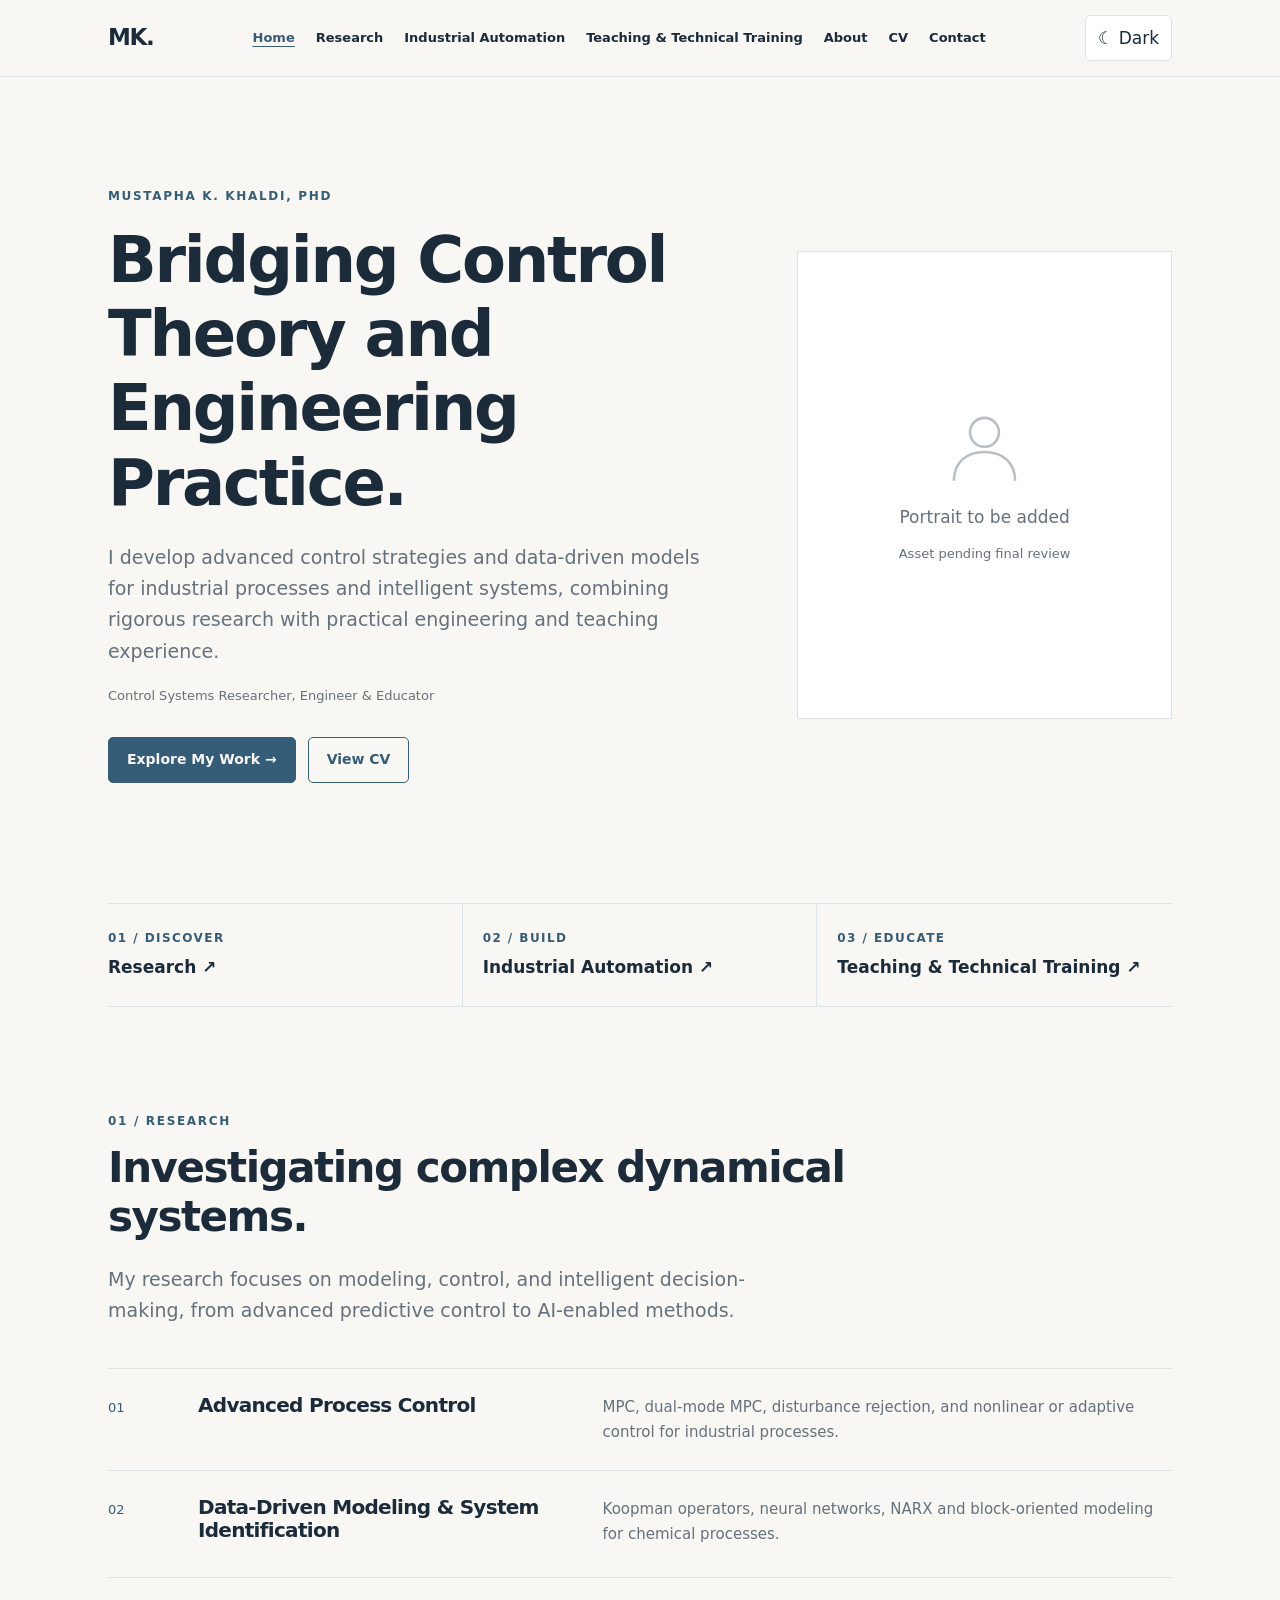
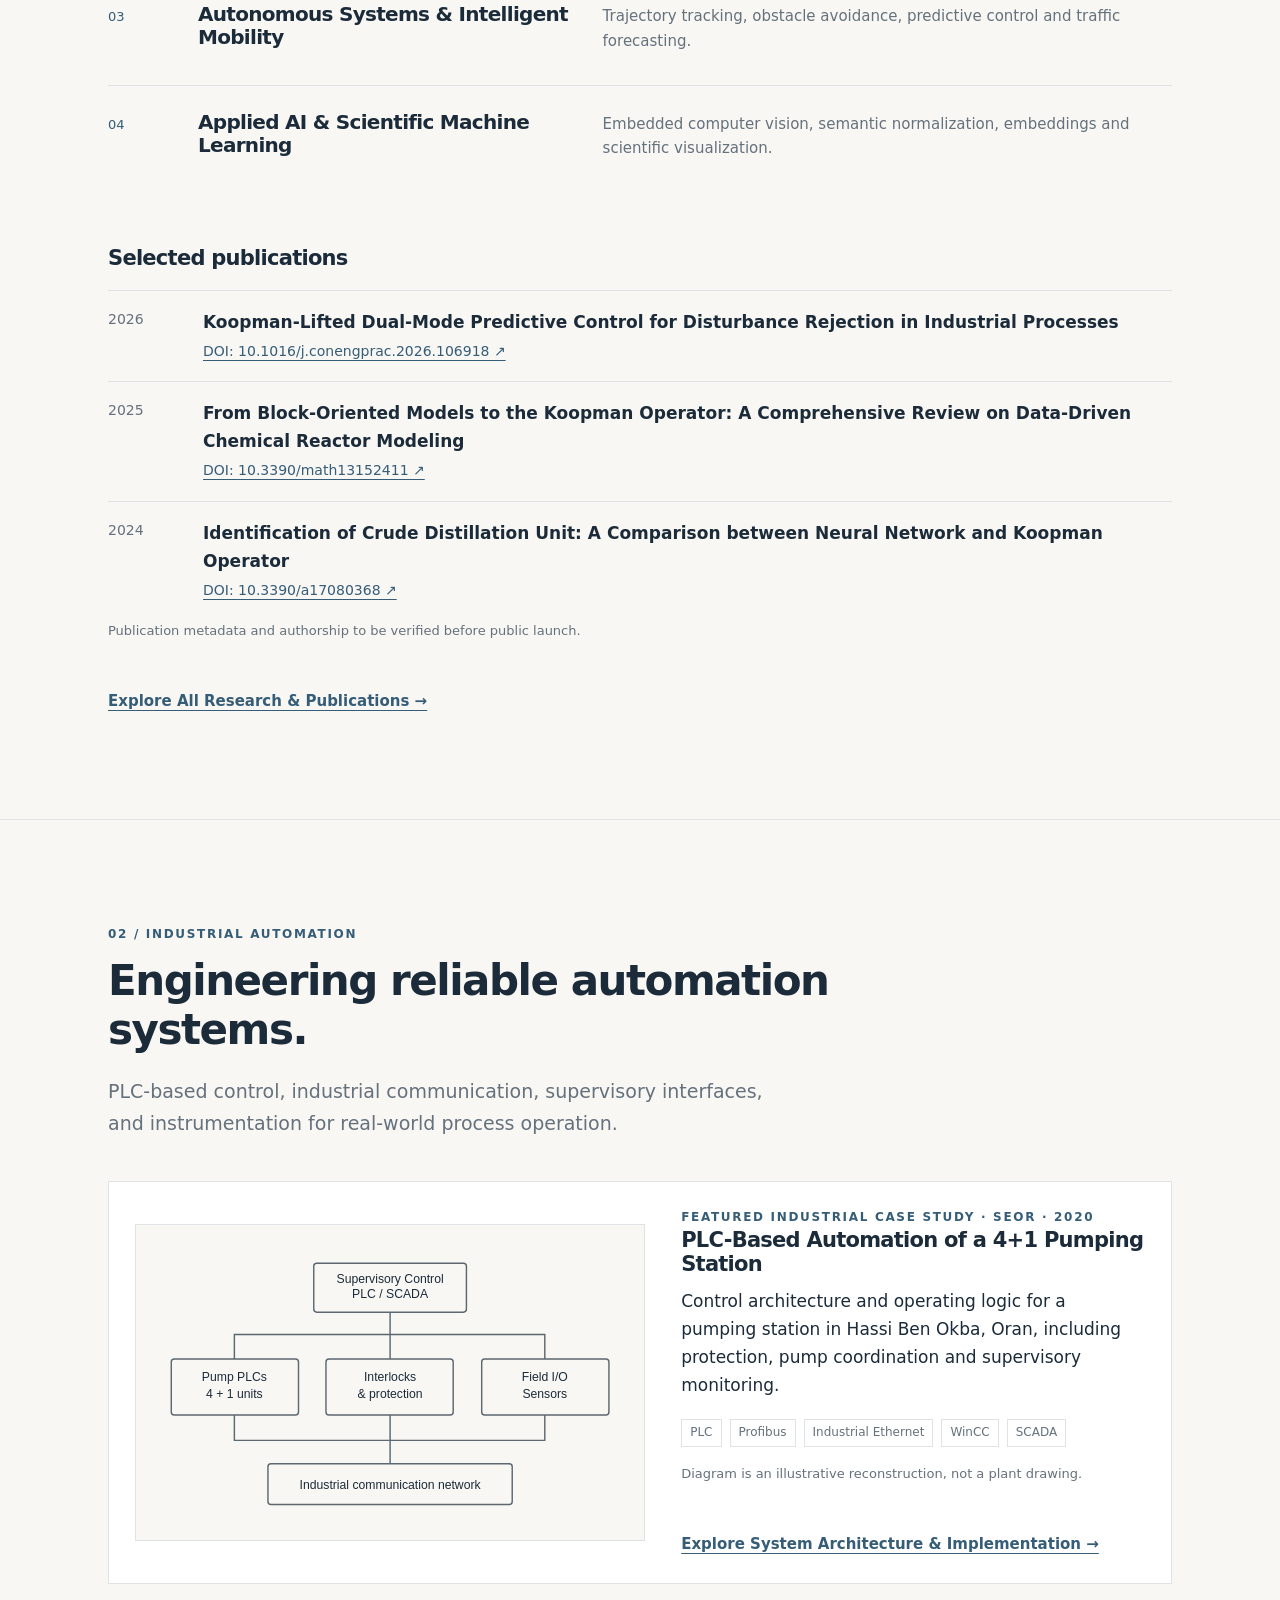
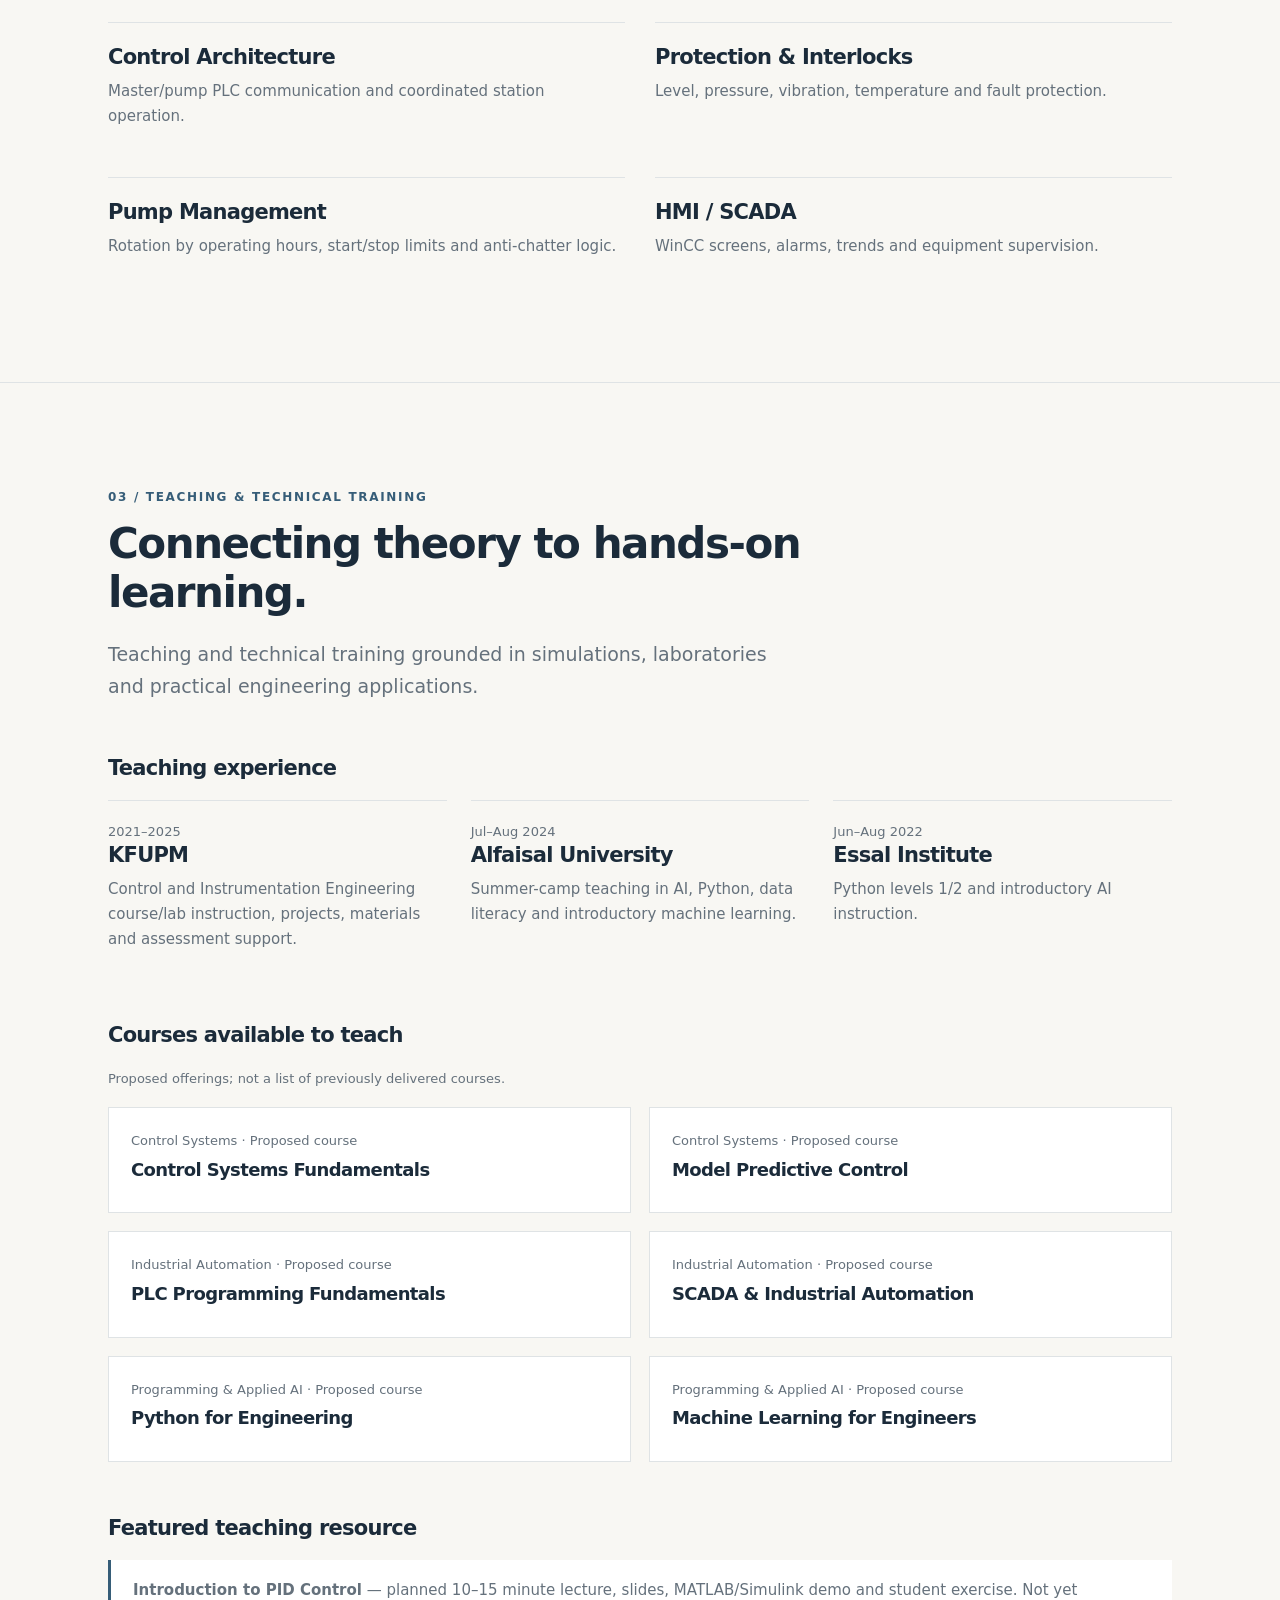
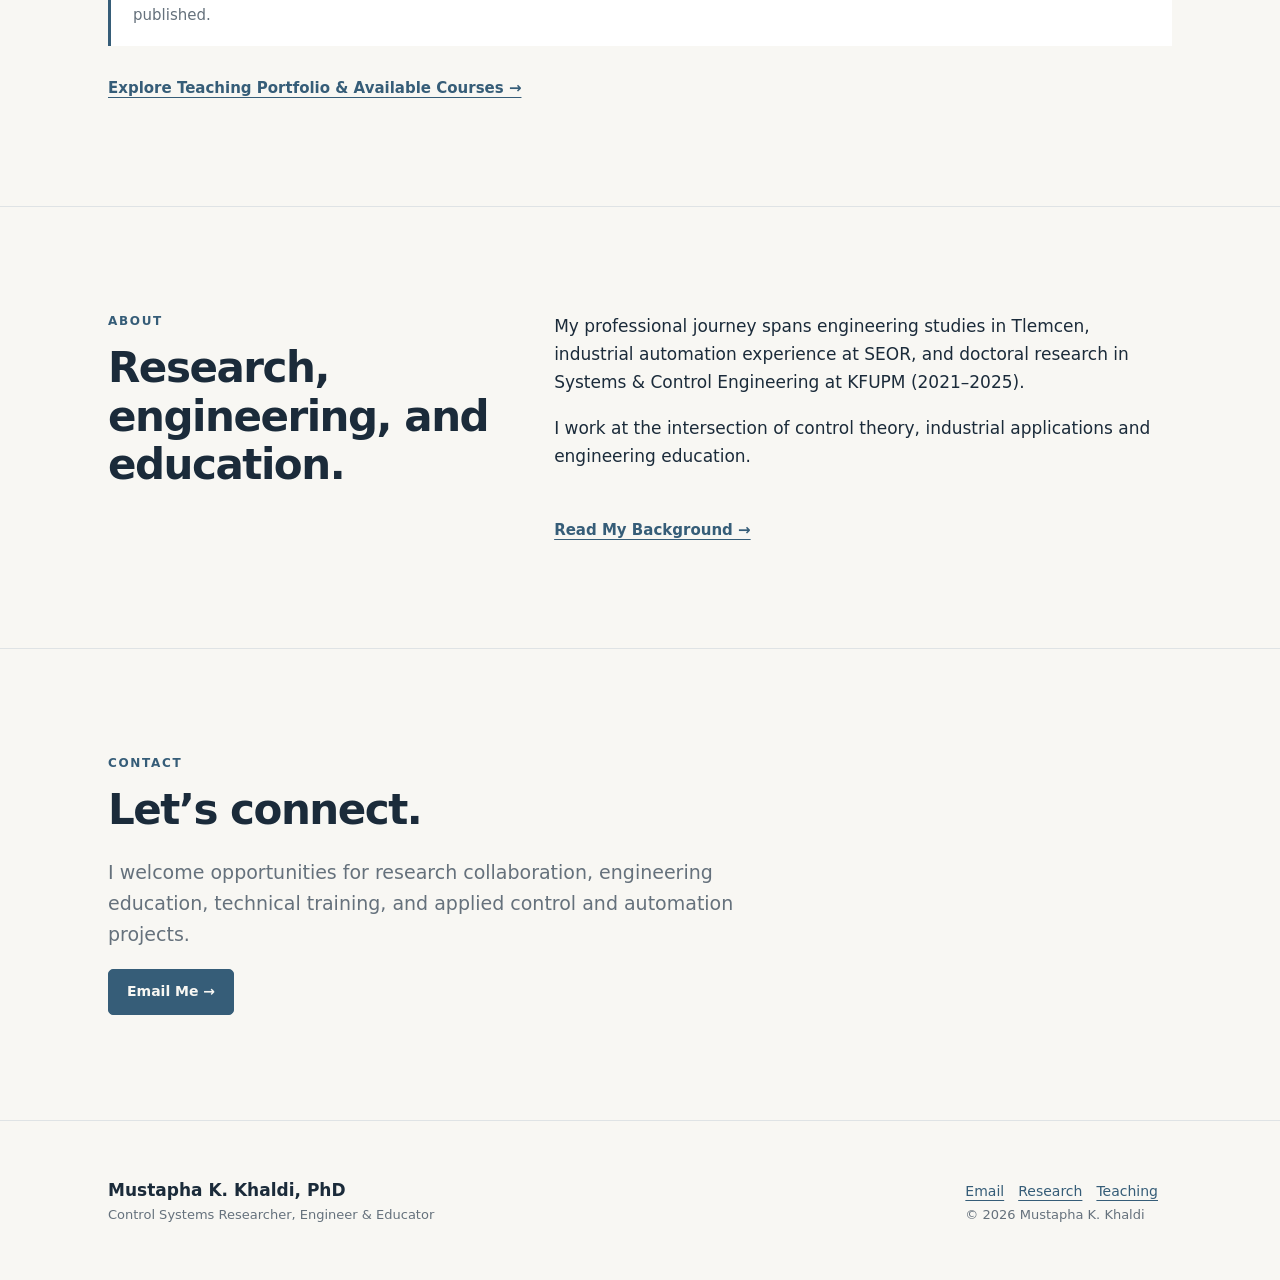
==== index.html @ 3e9b9cb2 "Add files via upload" ====
<!doctype html><html lang="en"><head><meta charset="utf-8"><meta name="viewport" content="width=device-width, initial-scale=1"><meta name="description" content="Research, industrial automation and teaching portfolio of Mustapha K. Khaldi, PhD."><title>Home | Mustapha K. Khaldi, PhD</title><link rel="stylesheet" href="assets/css/style.css"><script src="assets/js/main.js" defer></script></head><body><a class="skip" href="#main">Skip to content</a><header class="site-header"><div class="container header-inner"><a class="logo" href="index.html" aria-label="Mustapha Khaldi home">MK.</a><nav class="nav" id="main-nav" aria-label="Main navigation"><a href="index.html" aria-current="page">Home</a><a href="research.html">Research</a><a href="industrial-automation.html">Industrial Automation</a><a href="teaching.html">Teaching & Technical Training</a><a href="about.html">About</a><a href="cv.html">CV</a><a href="index.html#contact">Contact</a></nav><div class="header-actions"><button class="theme-toggle" data-theme-toggle type="button">Theme</button><button class="menu-toggle" data-menu-toggle type="button" aria-controls="main-nav" aria-expanded="false">Menu</button></div></div></header><main id="main"><section class="container hero"><div><div class="eyebrow">Mustapha K. Khaldi, PhD</div><h1>Bridging Control Theory and Engineering Practice.</h1><p class="lead">I develop advanced control strategies and data-driven models for industrial processes and intelligent systems, combining rigorous research with practical engineering and teaching experience.</p><p class="small">Control Systems Researcher, Engineer &amp; Educator</p><div class="actions"><a class="btn" href="#pillars">Explore My Work →</a><a class="btn secondary" href="cv.html">View CV</a></div></div><div class="portrait-placeholder" role="img" aria-label="Professional portrait placeholder, to be replaced with an approved photograph"><svg viewBox="0 0 100 100" fill="none" stroke="currentColor" stroke-width="3"><circle cx="50" cy="31" r="17"/><path d="M14 88c0-22 15-34 36-34s36 12 36 34"/></svg><div>Portrait to be added</div><div class="small">Asset pending final review</div></div></section><div class="container" id="pillars"><nav class="pillar-nav" aria-label="Explore three pillars"><a href="#research"><span>01 / DISCOVER</span>Research ↗</a><a href="#automation"><span>02 / BUILD</span>Industrial Automation ↗</a><a href="#teaching"><span>03 / EDUCATE</span>Teaching &amp; Technical Training ↗</a></nav></div><section class="section" id="research"><div class="container"><div class="section-head"><div class="overline">01 / Research</div><h2>Investigating complex dynamical systems.</h2><p class="lead">My research focuses on modeling, control, and intelligent decision-making, from advanced predictive control to AI-enabled methods.</p></div><div class="index-row"><span class="num">01</span><h3>Advanced Process Control</h3><p>MPC, dual-mode MPC, disturbance rejection, and nonlinear or adaptive control for industrial processes.</p></div><div class="index-row"><span class="num">02</span><h3>Data-Driven Modeling & System Identification</h3><p>Koopman operators, neural networks, NARX and block-oriented modeling for chemical processes.</p></div><div class="index-row"><span class="num">03</span><h3>Autonomous Systems & Intelligent Mobility</h3><p>Trajectory tracking, obstacle avoidance, predictive control and traffic forecasting.</p></div><div class="index-row"><span class="num">04</span><h3>Applied AI & Scientific Machine Learning</h3><p>Embedded computer vision, semantic normalization, embeddings and scientific visualization.</p></div><h3 class="subhead">Selected publications</h3><div class="publication"><span class="year">2026</span><div><strong>Koopman-Lifted Dual-Mode Predictive Control for Disturbance Rejection in Industrial Processes</strong><br><a href="https://doi.org/10.1016/j.conengprac.2026.106918" target="_blank" rel="noopener noreferrer">DOI: 10.1016/j.conengprac.2026.106918 ↗</a></div></div><div class="publication"><span class="year">2025</span><div><strong>From Block-Oriented Models to the Koopman Operator: A Comprehensive Review on Data-Driven Chemical Reactor Modeling</strong><br><a href="https://doi.org/10.3390/math13152411" target="_blank" rel="noopener noreferrer">DOI: 10.3390/math13152411 ↗</a></div></div><div class="publication"><span class="year">2024</span><div><strong>Identification of Crude Distillation Unit: A Comparison between Neural Network and Koopman Operator</strong><br><a href="https://doi.org/10.3390/a17080368" target="_blank" rel="noopener noreferrer">DOI: 10.3390/a17080368 ↗</a></div></div><p class="small">Publication metadata and authorship to be verified before public launch.</p><a class="section-link" href="research.html">Explore All Research &amp; Publications →</a></div></section><section class="section" id="automation"><div class="container"><div class="section-head"><div class="overline">02 / Industrial Automation</div><h2>Engineering reliable automation systems.</h2><p class="lead">PLC-based control, industrial communication, supervisory interfaces, and instrumentation for real-world process operation.</p></div><div class="case"><div class="diagram"><svg viewBox="0 0 460 270" role="img" aria-label="Illustrative pumping station control architecture, not an original plant diagram"><g fill="none" stroke="currentColor" stroke-width="1.4" opacity=".7"><rect x="155" y="18" width="150" height="48" rx="3"/><rect x="15" y="112" width="125" height="55" rx="3"/><rect x="167" y="112" width="125" height="55" rx="3"/><rect x="320" y="112" width="125" height="55" rx="3"/><path d="M230 66V88H77V112M230 88V112M230 88H382V112"/><rect x="110" y="215" width="240" height="40" rx="3"/><path d="M77 167V192H230V215M230 167V215M382 167V192H230"/></g><g fill="currentColor" font-family="sans-serif" font-size="12" text-anchor="middle"><text x="230" y="37">Supervisory Control</text><text x="230" y="52">PLC / SCADA</text><text x="77" y="134">Pump PLCs</text><text x="77" y="150">4 + 1 units</text><text x="230" y="134">Interlocks</text><text x="230" y="150">&amp; protection</text><text x="382" y="134">Field I/O</text><text x="382" y="150">Sensors</text><text x="230" y="240">Industrial communication network</text></g></svg></div><div><div class="overline">Featured industrial case study · SEOR · 2020</div><h3>PLC-Based Automation of a 4+1 Pumping Station</h3><p>Control architecture and operating logic for a pumping station in Hassi Ben Okba, Oran, including protection, pump coordination and supervisory monitoring.</p><div class="tags"><span class="tag">PLC</span><span class="tag">Profibus</span><span class="tag">Industrial Ethernet</span><span class="tag">WinCC</span><span class="tag">SCADA</span></div><p class="small" style="margin-top:16px">Diagram is an illustrative reconstruction, not a plant drawing.</p><a class="section-link" href="industrial-automation.html">Explore System Architecture &amp; Implementation →</a></div></div><div class="grid-four"><article class="mini"><h3>Control Architecture</h3><p>Master/pump PLC communication and coordinated station operation.</p></article><article class="mini"><h3>Protection & Interlocks</h3><p>Level, pressure, vibration, temperature and fault protection.</p></article><article class="mini"><h3>Pump Management</h3><p>Rotation by operating hours, start/stop limits and anti-chatter logic.</p></article><article class="mini"><h3>HMI / SCADA</h3><p>WinCC screens, alarms, trends and equipment supervision.</p></article></div></div></section><section class="section" id="teaching"><div class="container"><div class="section-head"><div class="overline">03 / Teaching &amp; Technical Training</div><h2>Connecting theory to hands-on learning.</h2><p class="lead">Teaching and technical training grounded in simulations, laboratories and practical engineering applications.</p></div><h3 class="subhead">Teaching experience</h3><div class="timeline"><article><div class="small">2021–2025</div><h3>KFUPM</h3><p>Control and Instrumentation Engineering course/lab instruction, projects, materials and assessment support.</p></article><article><div class="small">Jul–Aug 2024</div><h3>Alfaisal University</h3><p>Summer-camp teaching in AI, Python, data literacy and introductory machine learning.</p></article><article><div class="small">Jun–Aug 2022</div><h3>Essal Institute</h3><p>Python levels 1/2 and introductory AI instruction.</p></article></div><h3 class="subhead">Courses available to teach</h3><p class="small">Proposed offerings; not a list of previously delivered courses.</p><div class="course-grid"><article class="course"><div class="small">Control Systems · Proposed course</div><h3>Control Systems Fundamentals</h3></article><article class="course"><div class="small">Control Systems · Proposed course</div><h3>Model Predictive Control</h3></article><article class="course"><div class="small">Industrial Automation · Proposed course</div><h3>PLC Programming Fundamentals</h3></article><article class="course"><div class="small">Industrial Automation · Proposed course</div><h3>SCADA & Industrial Automation</h3></article><article class="course"><div class="small">Programming & Applied AI · Proposed course</div><h3>Python for Engineering</h3></article><article class="course"><div class="small">Programming & Applied AI · Proposed course</div><h3>Machine Learning for Engineers</h3></article></div><h3 class="subhead">Featured teaching resource</h3><div class="notice"><strong>Introduction to PID Control</strong> — planned 10–15 minute lecture, slides, MATLAB/Simulink demo and student exercise. Not yet published.</div><a class="section-link" href="teaching.html">Explore Teaching Portfolio &amp; Available Courses →</a></div></section><section class="section" id="about"><div class="container about-strip"><div><div class="overline">About</div><h2>Research, engineering, and education.</h2></div><div><p>My professional journey spans engineering studies in Tlemcen, industrial automation experience at SEOR, and doctoral research in Systems &amp; Control Engineering at KFUPM (2021–2025).</p><p>I work at the intersection of control theory, industrial applications and engineering education.</p><a class="section-link" href="about.html">Read My Background →</a></div></div></section><section class="section" id="contact"><div class="container"><div class="overline">Contact</div><h2>Let’s connect.</h2><p class="lead">I welcome opportunities for research collaboration, engineering education, technical training, and applied control and automation projects.</p><a class="btn" href="mailto:khaldi.mustapha.k@gmail.com">Email Me →</a></div></section></main><footer class="footer"><div class="container footer-inner"><div><strong>Mustapha K. Khaldi, PhD</strong><div class="small">Control Systems Researcher, Engineer & Educator</div></div><div><a href="mailto:khaldi.mustapha.k@gmail.com">Email</a><a href="research.html">Research</a><a href="teaching.html">Teaching</a><div class="small">© <span id="year">2026</span> Mustapha K. Khaldi</div></div></div></footer></body></html>
---- assets/css/style.css ----
:root{color-scheme:light;--bg:#F8F7F3;--surface:#FFFFFF;--text:#1B2B3A;--accent:#365D78;--muted:#65717C;--border:#DFE3E5}
:root[data-theme="dark"]{color-scheme:dark;--bg:#111B25;--surface:#1B2936;--text:#F2F1ED;--accent:#A2C4D8;--muted:#AAB7C2;--border:#344451}
*{box-sizing:border-box}html{scroll-behavior:smooth;scroll-padding-top:90px}body{margin:0;background:var(--bg);color:var(--text);font:17px/1.65 Inter,ui-sans-serif,system-ui,-apple-system,"Segoe UI",sans-serif}a{color:var(--accent);text-underline-offset:4px}a:hover{text-decoration-thickness:2px}button{font:inherit}button:focus-visible,a:focus-visible{outline:3px solid var(--accent);outline-offset:4px}.container{max-width:1160px;margin:auto;padding-inline:48px}.site-header{position:sticky;top:0;z-index:20;background:var(--bg);border-bottom:1px solid var(--border)}.header-inner{display:flex;align-items:center;justify-content:space-between;gap:20px;min-height:76px}.logo{font-size:23px;font-weight:750;letter-spacing:-.06em;color:var(--text);text-decoration:none}.nav{display:flex;align-items:center;gap:21px}.nav a{font-size:13px;font-weight:600;color:var(--text);text-decoration:none}.nav a[aria-current="page"],.nav a:hover{color:var(--accent);text-decoration:underline}.theme-toggle,.menu-toggle{border:1px solid var(--border);background:var(--surface);color:var(--text);border-radius:5px;padding:8px 12px;cursor:pointer;min-height:42px}.menu-toggle{display:none}.hero{display:grid;grid-template-columns:1.4fr .85fr;gap:72px;align-items:center;padding-block:110px 120px}.eyebrow,.overline{font-size:12px;font-weight:700;letter-spacing:.14em;text-transform:uppercase;color:var(--accent)}h1,h2,h3{line-height:1.16;letter-spacing:-.035em}h1{font-size:clamp(42px,5vw,65px);margin:16px 0 22px;font-weight:650}h2{font-size:clamp(30px,3.3vw,42px);font-weight:620;margin:12px 0 22px}h3{font-size:21px;font-weight:650;margin:0 0 10px}p{margin:0 0 18px}.lead{font-size:19px;color:var(--muted);max-width:680px}.hero .lead{max-width:610px}.actions{display:flex;flex-wrap:wrap;gap:12px;margin-top:30px}.btn{display:inline-flex;align-items:center;justify-content:center;min-height:46px;padding:10px 18px;border:1px solid var(--accent);border-radius:5px;background:var(--accent);color:var(--bg);text-decoration:none;font-size:14px;font-weight:650}.btn:hover{filter:brightness(.94)}.btn.secondary{background:transparent;color:var(--accent)}.portrait-placeholder{aspect-ratio:4/5;border:1px solid var(--border);background:var(--surface);display:flex;align-items:center;justify-content:center;flex-direction:column;text-align:center;gap:12px;color:var(--muted);padding:35px}.portrait-placeholder svg{width:85px;height:85px;opacity:.45}.small{font-size:13px;color:var(--muted)}.pillar-nav{display:grid;grid-template-columns:repeat(3,1fr);border-block:1px solid var(--border)}.pillar-nav a{padding:25px 20px;text-decoration:none;color:var(--text);border-right:1px solid var(--border);font-weight:600}.pillar-nav a:first-child{padding-left:0}.pillar-nav a:last-child{border:0}.pillar-nav span{display:block;font-size:12px;color:var(--accent);letter-spacing:.12em;margin-bottom:5px}.section{padding-block:105px;border-bottom:1px solid var(--border)}.section-head{max-width:790px;margin-bottom:42px}.index-row{display:grid;grid-template-columns:65px 1fr 1.5fr;gap:25px;align-items:baseline;padding:25px 0;border-top:1px solid var(--border)}.index-row:last-child{border-bottom:1px solid var(--border)}.index-row .num{font-size:13px;color:var(--accent)}.index-row h3{font-size:20px}.index-row p{color:var(--muted);font-size:15px;margin:0}.subhead{margin:54px 0 20px}.publication{display:grid;grid-template-columns:75px 1fr;gap:20px;border-top:1px solid var(--border);padding:17px 0}.publication:last-child{border-bottom:1px solid var(--border)}.publication .year{color:var(--muted);font-size:14px}.publication a{font-size:14px}.section-link{display:inline-block;margin-top:30px;font-size:15px;font-weight:650}.case{display:grid;grid-template-columns:1.1fr 1fr;gap:36px;align-items:center;background:var(--surface);border:1px solid var(--border);padding:26px}.diagram{background:var(--bg);border:1px solid var(--border);padding:20px;min-height:300px;display:flex;align-items:center}.diagram svg{width:100%;height:auto}.tags{display:flex;flex-wrap:wrap;gap:8px;margin-top:20px}.tag{font-size:12px;color:var(--muted);border:1px solid var(--border);padding:3px 8px}.grid-four{display:grid;grid-template-columns:repeat(2,1fr);gap:30px;margin-top:38px}.mini{border-top:1px solid var(--border);padding-top:22px}.mini p{font-size:15px;color:var(--muted)}.timeline{display:grid;grid-template-columns:repeat(3,1fr);gap:24px}.timeline article{border-top:1px solid var(--border);padding-top:20px}.timeline p{font-size:15px;color:var(--muted)}.course-grid{display:grid;grid-template-columns:repeat(2,1fr);gap:18px}.course{border:1px solid var(--border);background:var(--surface);padding:22px}.course .small{margin:0 0 8px}.course h3{font-size:18px}.notice{padding:18px 22px;border-left:3px solid var(--accent);background:var(--surface);font-size:15px;color:var(--muted)}.about-strip{display:grid;grid-template-columns:1fr 1.6fr;gap:60px}.footer{padding-block:55px}.footer-inner{display:flex;justify-content:space-between;gap:25px;flex-wrap:wrap}.footer a{margin-right:14px;font-size:14px}.page-hero{padding-block:85px 55px;border-bottom:1px solid var(--border)}.page-hero h1{max-width:850px}.page-content{padding-block:65px 110px;max-width:950px}.page-content h2{margin-top:48px}.page-content li{margin-bottom:9px}.page-content p,.page-content li{color:var(--muted)}.skip{position:absolute;top:-100px;left:10px;background:var(--surface);padding:10px;z-index:30}.skip:focus{top:10px}@media(max-width:900px){.container{padding-inline:24px}.nav{gap:12px}.nav a{font-size:12px}.hero{gap:35px}.timeline{grid-template-columns:1fr}}@media(max-width:720px){.header-inner{min-height:68px}.menu-toggle{display:block}.header-actions{display:flex;gap:8px}.nav{display:none;position:absolute;top:67px;left:0;right:0;padding:16px 24px 24px;background:var(--bg);border-bottom:1px solid var(--border);flex-direction:column;align-items:stretch}.nav.open{display:flex}.nav a{font-size:15px;padding:7px 0}.hero{grid-template-columns:1fr;padding-block:60px 70px}.portrait-placeholder{max-width:360px;aspect-ratio:5/3}.pillar-nav{grid-template-columns:1fr}.pillar-nav a,.pillar-nav a:first-child{padding:15px 0;border-right:0;border-bottom:1px solid var(--border)}.section{padding-block:65px}.index-row{grid-template-columns:35px 1fr;gap:10px}.index-row p{grid-column:2}.case{grid-template-columns:1fr;padding:16px}.grid-four,.course-grid,.about-strip{grid-template-columns:1fr}.page-hero{padding-block:55px 40px}.page-content{padding-block:40px 75px}}@media(prefers-reduced-motion:reduce){html{scroll-behavior:auto}*,*:before,*:after{animation-duration:.01ms!important;transition-duration:.01ms!important}}
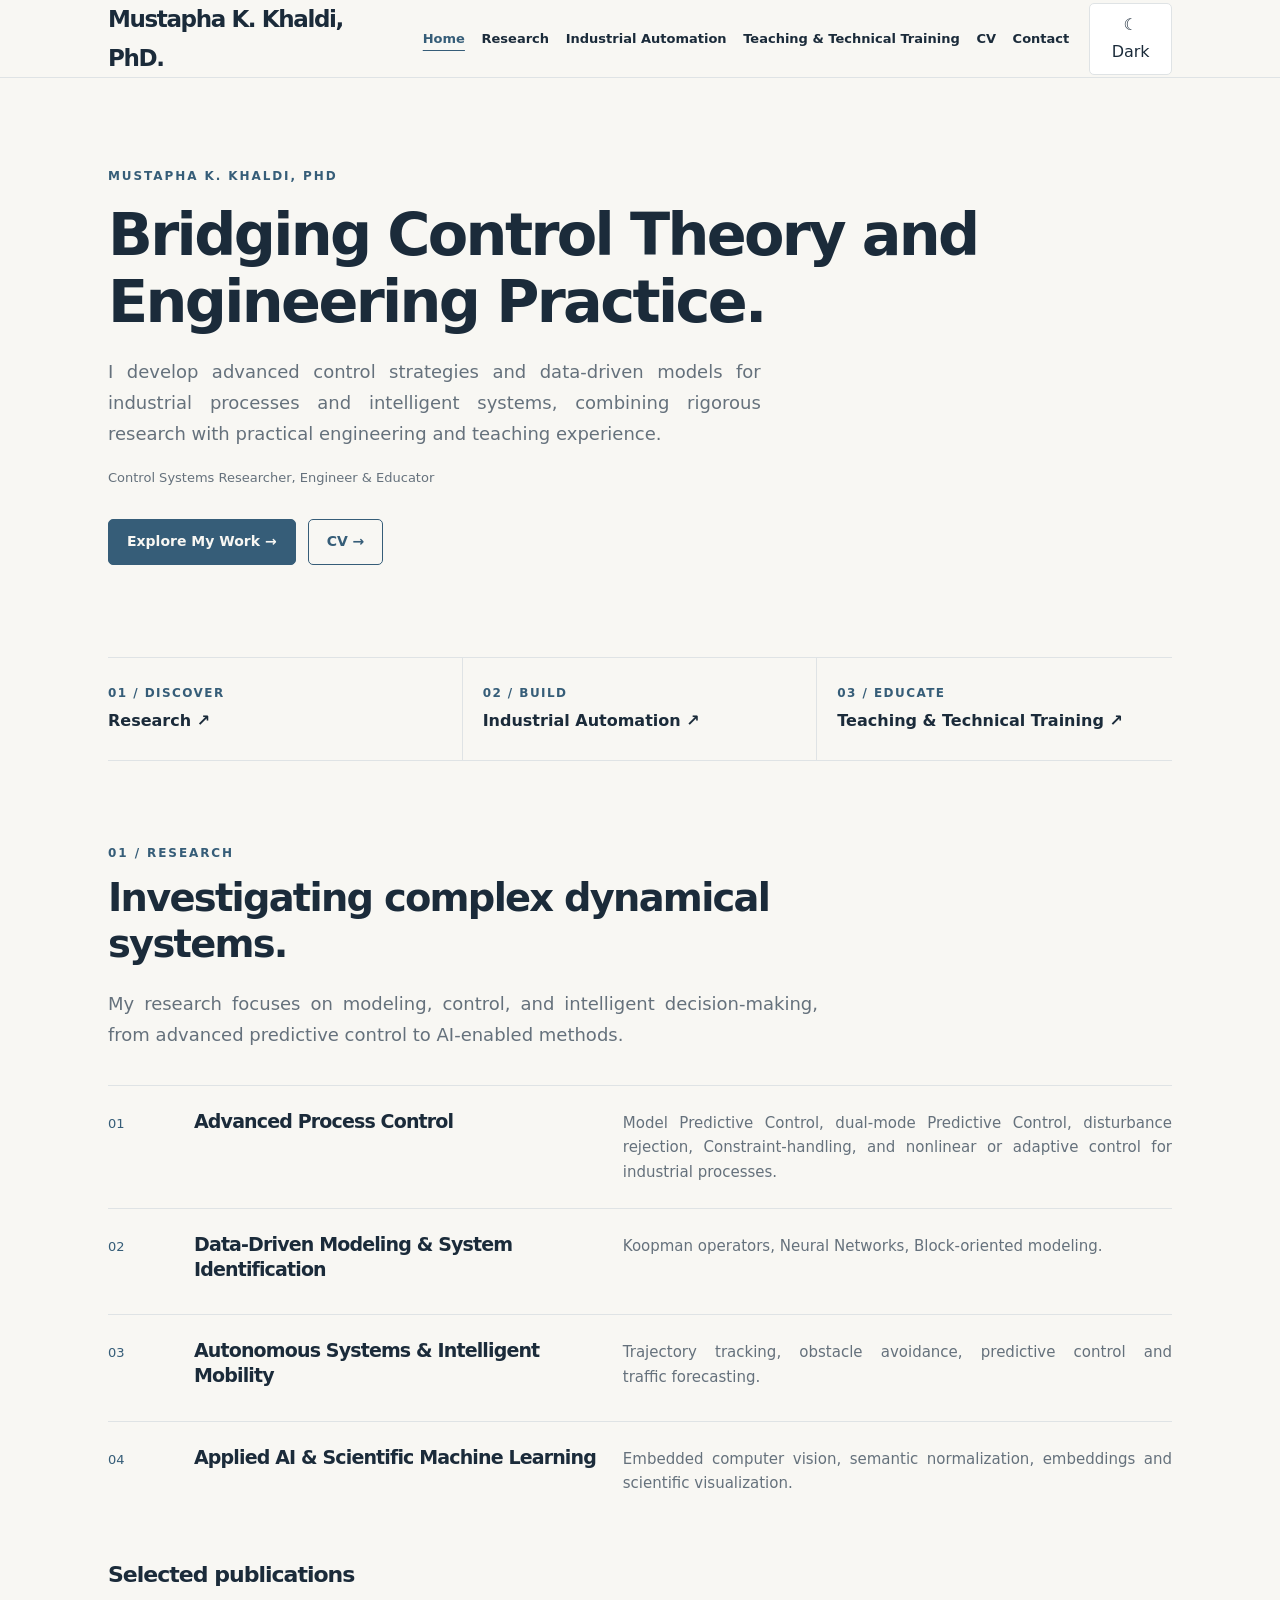
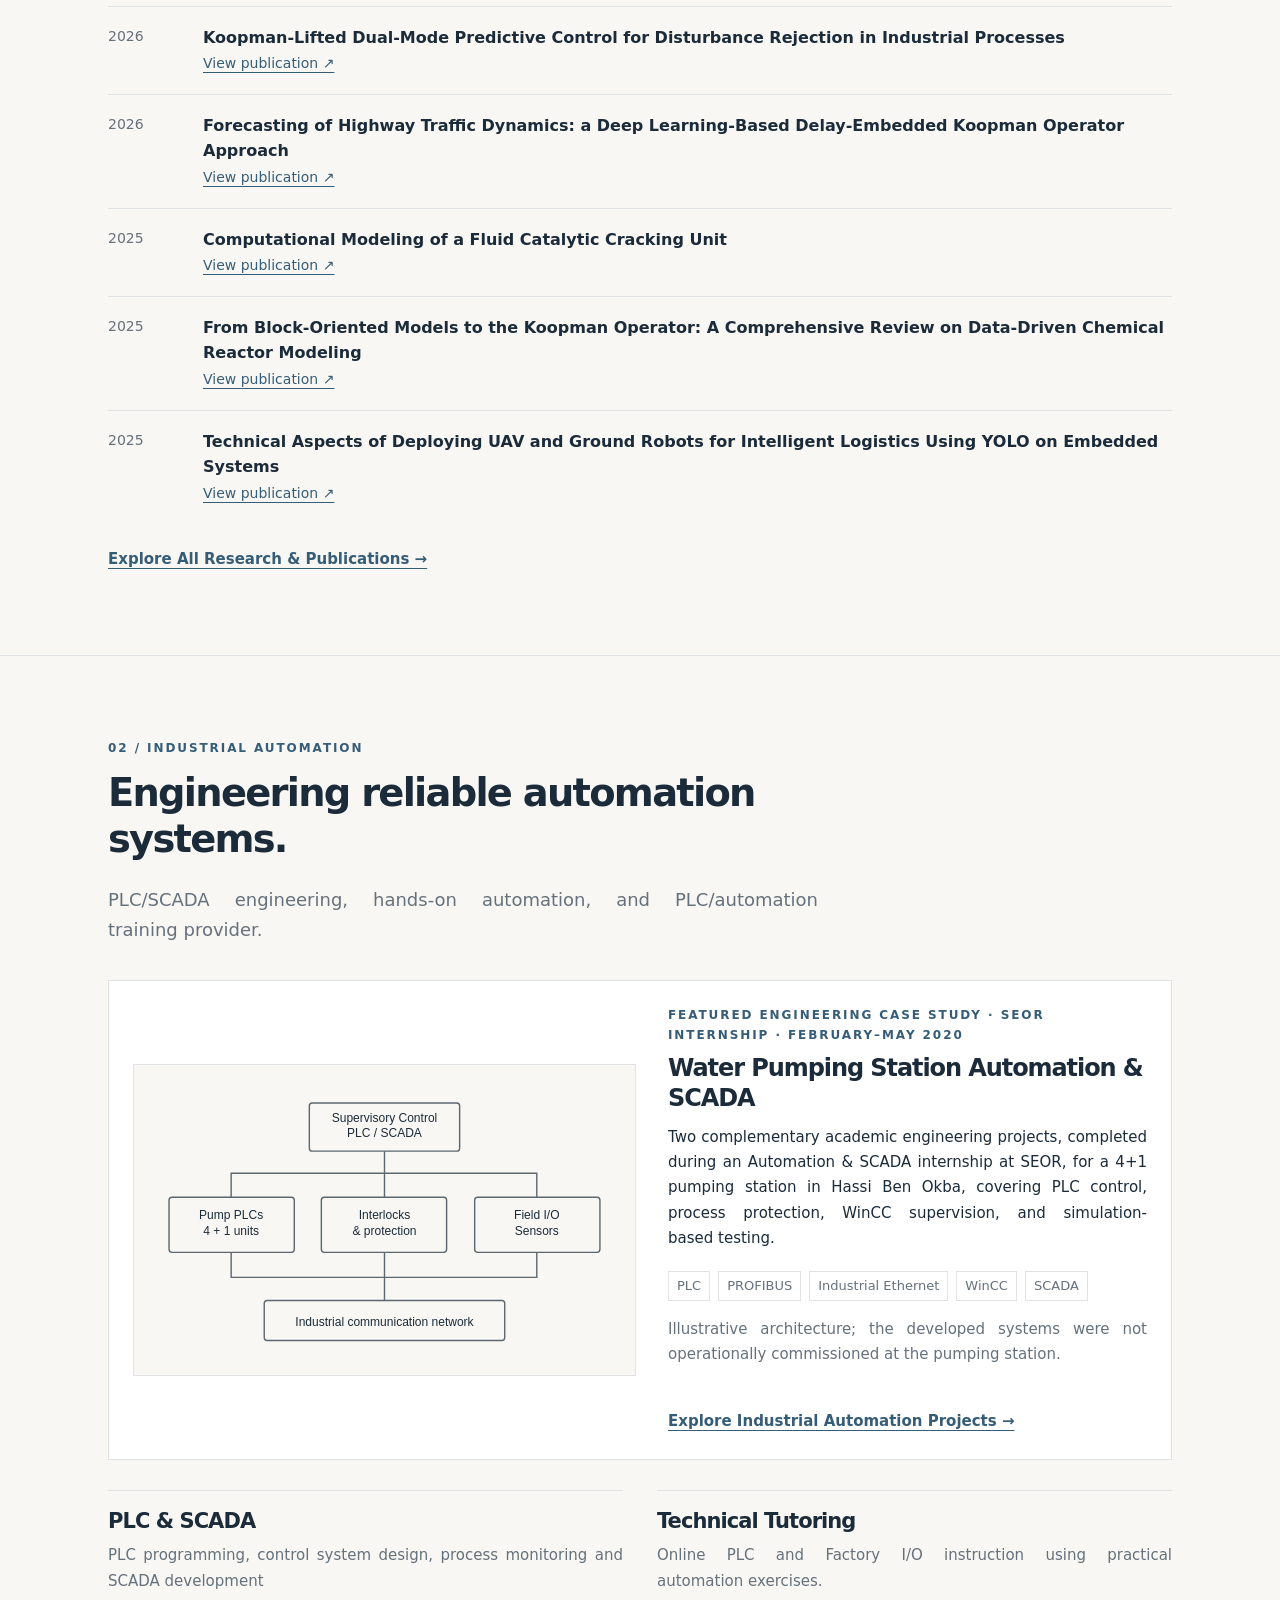
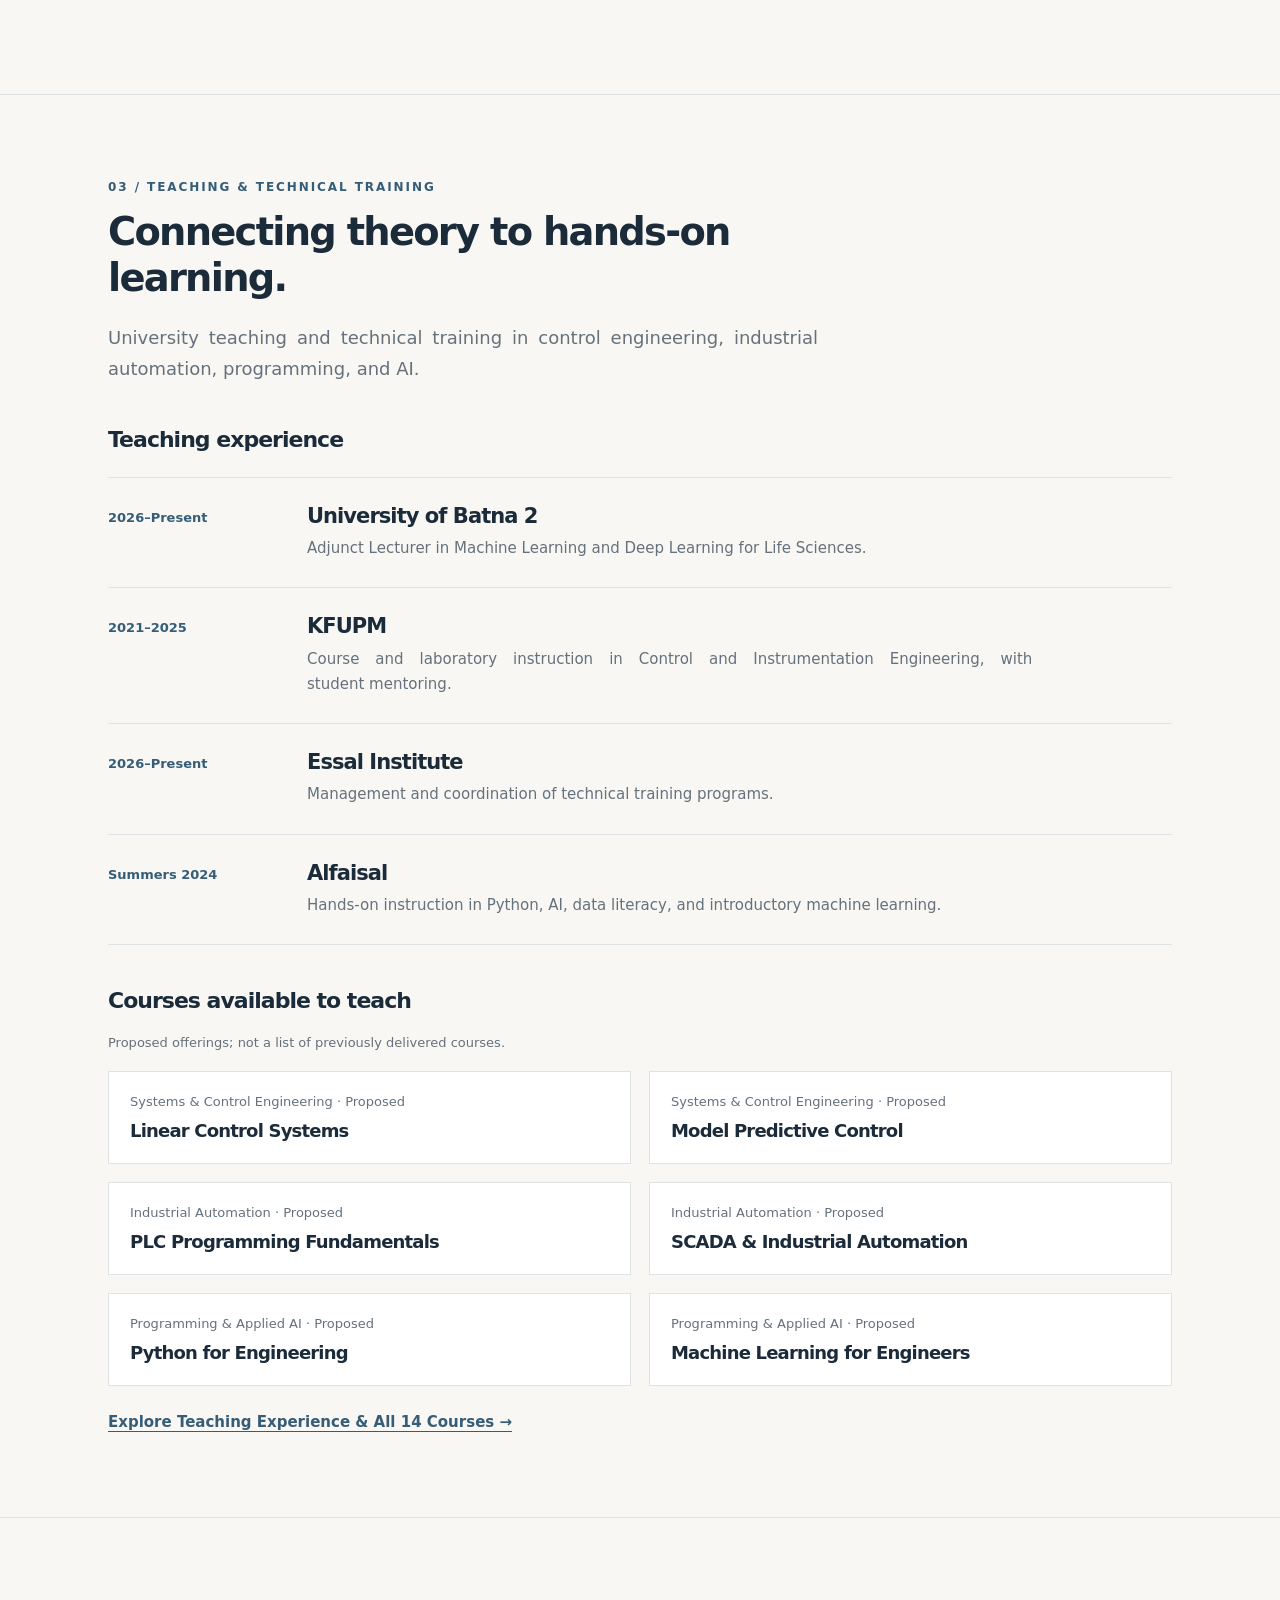
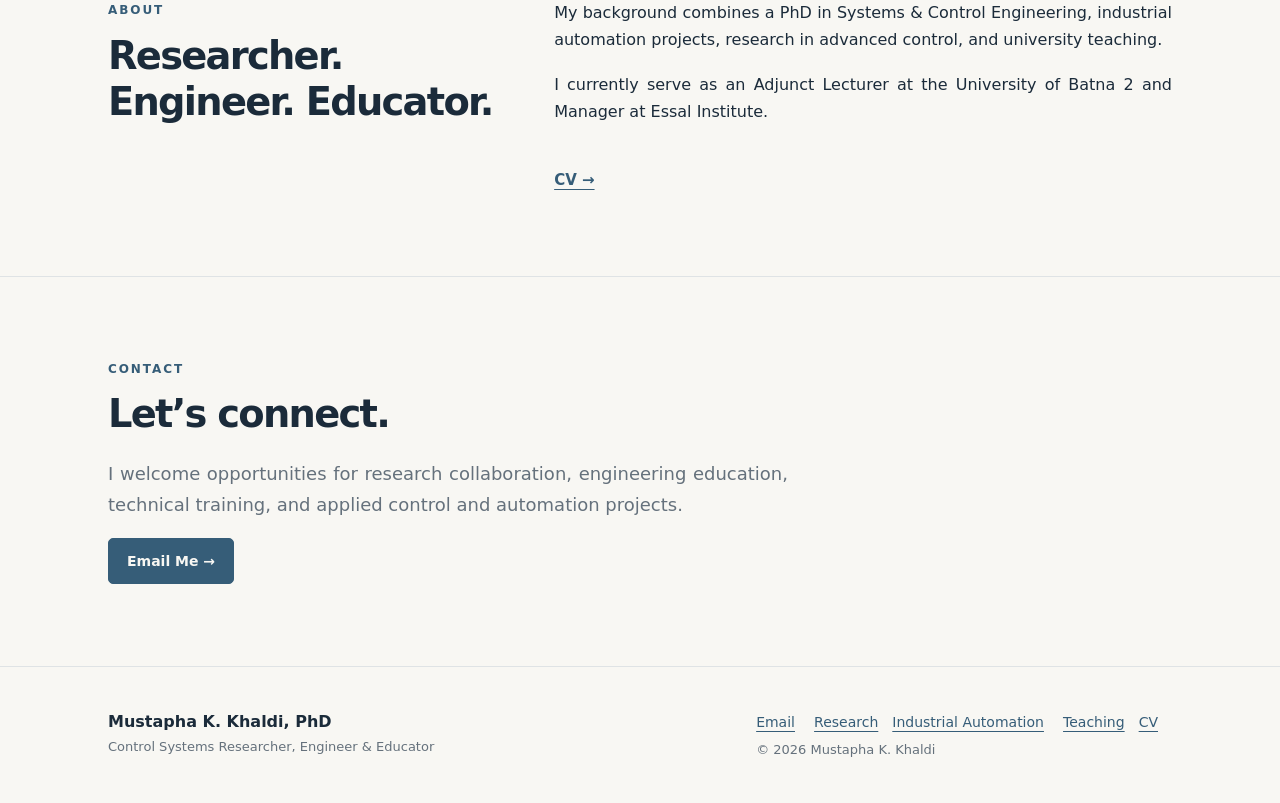
==== commit 1cb7e7f0: "Add files via upload" ====
--- a/index.html
+++ b/index.html
@@ -1 +1,591 @@
-<!doctype html><html lang="en"><head><meta charset="utf-8"><meta name="viewport" content="width=device-width, initial-scale=1"><meta name="description" content="Research, industrial automation and teaching portfolio of Mustapha K. Khaldi, PhD."><title>Home | Mustapha K. Khaldi, PhD</title><link rel="stylesheet" href="assets/css/style.css"><script src="assets/js/main.js" defer></script></head><body><a class="skip" href="#main">Skip to content</a><header class="site-header"><div class="container header-inner"><a class="logo" href="index.html" aria-label="Mustapha Khaldi home">MK.</a><nav class="nav" id="main-nav" aria-label="Main navigation"><a href="index.html" aria-current="page">Home</a><a href="research.html">Research</a><a href="industrial-automation.html">Industrial Automation</a><a href="teaching.html">Teaching & Technical Training</a><a href="about.html">About</a><a href="cv.html">CV</a><a href="index.html#contact">Contact</a></nav><div class="header-actions"><button class="theme-toggle" data-theme-toggle type="button">Theme</button><button class="menu-toggle" data-menu-toggle type="button" aria-controls="main-nav" aria-expanded="false">Menu</button></div></div></header><main id="main"><section class="container hero"><div><div class="eyebrow">Mustapha K. Khaldi, PhD</div><h1>Bridging Control Theory and Engineering Practice.</h1><p class="lead">I develop advanced control strategies and data-driven models for industrial processes and intelligent systems, combining rigorous research with practical engineering and teaching experience.</p><p class="small">Control Systems Researcher, Engineer &amp; Educator</p><div class="actions"><a class="btn" href="#pillars">Explore My Work →</a><a class="btn secondary" href="cv.html">View CV</a></div></div><div class="portrait-placeholder" role="img" aria-label="Professional portrait placeholder, to be replaced with an approved photograph"><svg viewBox="0 0 100 100" fill="none" stroke="currentColor" stroke-width="3"><circle cx="50" cy="31" r="17"/><path d="M14 88c0-22 15-34 36-34s36 12 36 34"/></svg><div>Portrait to be added</div><div class="small">Asset pending final review</div></div></section><div class="container" id="pillars"><nav class="pillar-nav" aria-label="Explore three pillars"><a href="#research"><span>01 / DISCOVER</span>Research ↗</a><a href="#automation"><span>02 / BUILD</span>Industrial Automation ↗</a><a href="#teaching"><span>03 / EDUCATE</span>Teaching &amp; Technical Training ↗</a></nav></div><section class="section" id="research"><div class="container"><div class="section-head"><div class="overline">01 / Research</div><h2>Investigating complex dynamical systems.</h2><p class="lead">My research focuses on modeling, control, and intelligent decision-making, from advanced predictive control to AI-enabled methods.</p></div><div class="index-row"><span class="num">01</span><h3>Advanced Process Control</h3><p>MPC, dual-mode MPC, disturbance rejection, and nonlinear or adaptive control for industrial processes.</p></div><div class="index-row"><span class="num">02</span><h3>Data-Driven Modeling & System Identification</h3><p>Koopman operators, neural networks, NARX and block-oriented modeling for chemical processes.</p></div><div class="index-row"><span class="num">03</span><h3>Autonomous Systems & Intelligent Mobility</h3><p>Trajectory tracking, obstacle avoidance, predictive control and traffic forecasting.</p></div><div class="index-row"><span class="num">04</span><h3>Applied AI & Scientific Machine Learning</h3><p>Embedded computer vision, semantic normalization, embeddings and scientific visualization.</p></div><h3 class="subhead">Selected publications</h3><div class="publication"><span class="year">2026</span><div><strong>Koopman-Lifted Dual-Mode Predictive Control for Disturbance Rejection in Industrial Processes</strong><br><a href="https://doi.org/10.1016/j.conengprac.2026.106918" target="_blank" rel="noopener noreferrer">DOI: 10.1016/j.conengprac.2026.106918 ↗</a></div></div><div class="publication"><span class="year">2025</span><div><strong>From Block-Oriented Models to the Koopman Operator: A Comprehensive Review on Data-Driven Chemical Reactor Modeling</strong><br><a href="https://doi.org/10.3390/math13152411" target="_blank" rel="noopener noreferrer">DOI: 10.3390/math13152411 ↗</a></div></div><div class="publication"><span class="year">2024</span><div><strong>Identification of Crude Distillation Unit: A Comparison between Neural Network and Koopman Operator</strong><br><a href="https://doi.org/10.3390/a17080368" target="_blank" rel="noopener noreferrer">DOI: 10.3390/a17080368 ↗</a></div></div><p class="small">Publication metadata and authorship to be verified before public launch.</p><a class="section-link" href="research.html">Explore All Research &amp; Publications →</a></div></section><section class="section" id="automation"><div class="container"><div class="section-head"><div class="overline">02 / Industrial Automation</div><h2>Engineering reliable automation systems.</h2><p class="lead">PLC-based control, industrial communication, supervisory interfaces, and instrumentation for real-world process operation.</p></div><div class="case"><div class="diagram"><svg viewBox="0 0 460 270" role="img" aria-label="Illustrative pumping station control architecture, not an original plant diagram"><g fill="none" stroke="currentColor" stroke-width="1.4" opacity=".7"><rect x="155" y="18" width="150" height="48" rx="3"/><rect x="15" y="112" width="125" height="55" rx="3"/><rect x="167" y="112" width="125" height="55" rx="3"/><rect x="320" y="112" width="125" height="55" rx="3"/><path d="M230 66V88H77V112M230 88V112M230 88H382V112"/><rect x="110" y="215" width="240" height="40" rx="3"/><path d="M77 167V192H230V215M230 167V215M382 167V192H230"/></g><g fill="currentColor" font-family="sans-serif" font-size="12" text-anchor="middle"><text x="230" y="37">Supervisory Control</text><text x="230" y="52">PLC / SCADA</text><text x="77" y="134">Pump PLCs</text><text x="77" y="150">4 + 1 units</text><text x="230" y="134">Interlocks</text><text x="230" y="150">&amp; protection</text><text x="382" y="134">Field I/O</text><text x="382" y="150">Sensors</text><text x="230" y="240">Industrial communication network</text></g></svg></div><div><div class="overline">Featured industrial case study · SEOR · 2020</div><h3>PLC-Based Automation of a 4+1 Pumping Station</h3><p>Control architecture and operating logic for a pumping station in Hassi Ben Okba, Oran, including protection, pump coordination and supervisory monitoring.</p><div class="tags"><span class="tag">PLC</span><span class="tag">Profibus</span><span class="tag">Industrial Ethernet</span><span class="tag">WinCC</span><span class="tag">SCADA</span></div><p class="small" style="margin-top:16px">Diagram is an illustrative reconstruction, not a plant drawing.</p><a class="section-link" href="industrial-automation.html">Explore System Architecture &amp; Implementation →</a></div></div><div class="grid-four"><article class="mini"><h3>Control Architecture</h3><p>Master/pump PLC communication and coordinated station operation.</p></article><article class="mini"><h3>Protection & Interlocks</h3><p>Level, pressure, vibration, temperature and fault protection.</p></article><article class="mini"><h3>Pump Management</h3><p>Rotation by operating hours, start/stop limits and anti-chatter logic.</p></article><article class="mini"><h3>HMI / SCADA</h3><p>WinCC screens, alarms, trends and equipment supervision.</p></article></div></div></section><section class="section" id="teaching"><div class="container"><div class="section-head"><div class="overline">03 / Teaching &amp; Technical Training</div><h2>Connecting theory to hands-on learning.</h2><p class="lead">Teaching and technical training grounded in simulations, laboratories and practical engineering applications.</p></div><h3 class="subhead">Teaching experience</h3><div class="timeline"><article><div class="small">2021–2025</div><h3>KFUPM</h3><p>Control and Instrumentation Engineering course/lab instruction, projects, materials and assessment support.</p></article><article><div class="small">Jul–Aug 2024</div><h3>Alfaisal University</h3><p>Summer-camp teaching in AI, Python, data literacy and introductory machine learning.</p></article><article><div class="small">Jun–Aug 2022</div><h3>Essal Institute</h3><p>Python levels 1/2 and introductory AI instruction.</p></article></div><h3 class="subhead">Courses available to teach</h3><p class="small">Proposed offerings; not a list of previously delivered courses.</p><div class="course-grid"><article class="course"><div class="small">Control Systems · Proposed course</div><h3>Control Systems Fundamentals</h3></article><article class="course"><div class="small">Control Systems · Proposed course</div><h3>Model Predictive Control</h3></article><article class="course"><div class="small">Industrial Automation · Proposed course</div><h3>PLC Programming Fundamentals</h3></article><article class="course"><div class="small">Industrial Automation · Proposed course</div><h3>SCADA & Industrial Automation</h3></article><article class="course"><div class="small">Programming & Applied AI · Proposed course</div><h3>Python for Engineering</h3></article><article class="course"><div class="small">Programming & Applied AI · Proposed course</div><h3>Machine Learning for Engineers</h3></article></div><h3 class="subhead">Featured teaching resource</h3><div class="notice"><strong>Introduction to PID Control</strong> — planned 10–15 minute lecture, slides, MATLAB/Simulink demo and student exercise. Not yet published.</div><a class="section-link" href="teaching.html">Explore Teaching Portfolio &amp; Available Courses →</a></div></section><section class="section" id="about"><div class="container about-strip"><div><div class="overline">About</div><h2>Research, engineering, and education.</h2></div><div><p>My professional journey spans engineering studies in Tlemcen, industrial automation experience at SEOR, and doctoral research in Systems &amp; Control Engineering at KFUPM (2021–2025).</p><p>I work at the intersection of control theory, industrial applications and engineering education.</p><a class="section-link" href="about.html">Read My Background →</a></div></div></section><section class="section" id="contact"><div class="container"><div class="overline">Contact</div><h2>Let’s connect.</h2><p class="lead">I welcome opportunities for research collaboration, engineering education, technical training, and applied control and automation projects.</p><a class="btn" href="mailto:khaldi.mustapha.k@gmail.com">Email Me →</a></div></section></main><footer class="footer"><div class="container footer-inner"><div><strong>Mustapha K. Khaldi, PhD</strong><div class="small">Control Systems Researcher, Engineer & Educator</div></div><div><a href="mailto:khaldi.mustapha.k@gmail.com">Email</a><a href="research.html">Research</a><a href="teaching.html">Teaching</a><div class="small">© <span id="year">2026</span> Mustapha K. Khaldi</div></div></div></footer></body></html>+<!doctype html>
+<html lang="en">
+
+<head>
+    <meta charset="utf-8" />
+    <meta content="width=device-width, initial-scale=1" name="viewport" />
+    <meta
+        content="Explore research, industrial automation projects, teaching and technical training, and the professional background of Mustapha K. Khaldi, PhD."
+        name="description" />
+    <title>
+        Mustapha K. Khaldi, PhD | Control Systems Researcher, Engineer &amp; Educator
+    </title>
+    <script src="assets/js/theme-init.js"></script>
+    <link href="assets/css/style.css" rel="stylesheet" />
+    <link rel="icon" href="assets/images/favicon.svg" type="image/svg+xml">
+    <meta name="theme-color" content="#F8F7F3" media="(prefers-color-scheme: light)">
+    <meta name="theme-color" content="#111B25" media="(prefers-color-scheme: dark)">
+    <meta property="og:type" content="website">
+    <meta property="og:site_name" content="Mustapha K. Khaldi, PhD">
+    <meta property="og:title" content="Mustapha K. Khaldi, PhD | Control Systems Researcher, Engineer &amp; Educator">
+    <meta property="og:description"
+        content="Explore research, industrial automation projects, teaching and technical training, and the professional background of Mustapha K. Khaldi, PhD.">
+    <meta name="twitter:card" content="summary">
+    <script defer="" src="assets/js/main.js">
+    </script>
+</head>
+
+<body>
+    <a class="skip" href="#main">
+        Skip to content
+    </a>
+    <header class="site-header">
+        <div class="container header-inner">
+            <a aria-label="Mustapha Khaldi home" class="logo" href="index.html">
+                Mustapha K. Khaldi, PhD.
+            </a>
+            <nav aria-label="Main navigation" class="nav" id="main-nav">
+                <a aria-current="page" href="index.html">
+                    Home
+                </a>
+                <a href="research.html">
+                    Research
+                </a>
+                <a href="industrial-automation.html">
+                    Industrial Automation
+                </a>
+                <a href="teaching.html">
+                    Teaching &amp; Technical Training
+                </a>
+                <a href="cv.html">CV</a>
+                <a href="index.html#contact">
+                    Contact
+                </a>
+            </nav>
+            <div class="header-actions">
+                <button class="theme-toggle" data-theme-toggle="" type="button">
+                    Theme
+                </button>
+                <button aria-controls="main-nav" aria-expanded="false" class="menu-toggle" data-menu-toggle=""
+                    type="button">
+                    Menu
+                </button>
+            </div>
+        </div>
+    </header>
+    <main id="main">
+        <section class="container hero">
+            <div>
+                <div class="eyebrow">
+                    Mustapha K. Khaldi, PhD
+                </div>
+                <h1>
+                    Bridging Control Theory and Engineering Practice.
+                </h1>
+                <p class="lead">
+                    I develop advanced control strategies and data-driven models for industrial processes and
+                    intelligent systems, combining rigorous research with practical engineering and teaching experience.
+                </p>
+                <p class="small">
+                    Control Systems Researcher, Engineer &amp; Educator
+                </p>
+                <div class="actions">
+                    <a class="btn" href="#pillars">
+                        Explore My Work &rarr;
+                    </a>
+                    <a class="btn secondary" href="cv.html#cv-contact">
+                        CV &rarr;
+                    </a>
+                </div>
+            </div>
+            <div aria-label="Professional portrait placeholder, to be replaced with an approved photograph"
+                class="portrait-placeholder" data-asset-pending="" role="img">
+                <svg fill="none" stroke="currentColor" stroke-width="3" viewbox="0 0 100 100">
+                    <circle cx="50" cy="31" r="17">
+                    </circle>
+                    <path d="M14 88c0-22 15-34 36-34s36 12 36 34">
+                    </path>
+                </svg>
+                <div>
+                    Portrait to be added
+                </div>
+                <div class="small">
+                    Asset pending final review
+                </div>
+            </div>
+        </section>
+        <div class="container" id="pillars">
+            <nav aria-label="Explore three pillars" class="pillar-nav">
+                <a href="#research">
+                    <span>
+                        01 / DISCOVER
+                    </span>
+                    Research &nearrow;
+                </a>
+                <a href="#automation">
+                    <span>
+                        02 / BUILD
+                    </span>
+                    Industrial Automation &nearrow;
+                </a>
+                <a href="#teaching">
+                    <span>
+                        03 / EDUCATE
+                    </span>
+                    Teaching &amp; Technical Training &nearrow;
+                </a>
+            </nav>
+        </div>
+        <section class="section" id="research">
+            <div class="container">
+                <div class="section-head">
+                    <div class="overline">
+                        01 / Research
+                    </div>
+                    <h2>
+                        Investigating complex dynamical systems.
+                    </h2>
+                    <p class="lead">
+                        My research focuses on modeling, control, and intelligent decision-making, from advanced
+                        predictive control to AI-enabled methods.
+                    </p>
+                </div>
+                <div class="index-row">
+                    <span class="num">
+                        01
+                    </span>
+                    <h3>
+                        Advanced Process Control
+                    </h3>
+                    <p>
+                        Model Predictive Control, dual-mode Predictive Control, disturbance rejection, Constraint-handling, and nonlinear or adaptive control for industrial processes.
+                    </p>
+                </div>
+                <div class="index-row">
+                    <span class="num">
+                        02
+                    </span>
+                    <h3>
+                        Data-Driven Modeling &amp; System Identification
+                    </h3>
+                    <p>
+                        Koopman operators, Neural Networks, Block-oriented modeling.
+                    </p>
+                </div>
+                <div class="index-row">
+                    <span class="num">
+                        03
+                    </span>
+                    <h3>
+                        Autonomous Systems &amp; Intelligent Mobility
+                    </h3>
+                    <p>
+                        Trajectory tracking, obstacle avoidance, predictive control and traffic forecasting.
+                    </p>
+                </div>
+                <div class="index-row">
+                    <span class="num">
+                        04
+                    </span>
+                    <h3>
+                        Applied AI &amp; Scientific Machine Learning
+                    </h3>
+                    <p>
+                        Embedded computer vision, semantic normalization, embeddings and scientific visualization.
+                    </p>
+                </div>
+                <h3 class="subhead">
+                    Selected publications
+                </h3>
+                <div class="publication">
+                    <span class="year">
+                        2026
+                    </span>
+                    <div>
+                        <strong>
+                            Koopman-Lifted Dual-Mode Predictive Control for Disturbance Rejection in Industrial
+                            Processes
+                        </strong>
+                        <br />
+                        <a href="https://doi.org/10.1016/j.conengprac.2026.106918" rel="noopener noreferrer"
+                            target="_blank">
+                            View publication &nearrow;
+                        </a>
+                    </div>
+                </div>
+                <div class="publication">
+                    <span class="year">
+                        2026
+                    </span>
+                    <div>
+                        <strong>
+                            Forecasting of Highway Traffic Dynamics: a Deep Learning-Based Delay-Embedded Koopman
+                            Operator Approach
+                        </strong>
+                        <br />
+                        <a href="https://doi.org/10.1007/s13177-026-00704-y" rel="noopener noreferrer" target="_blank">
+                            View publication &nearrow;
+                        </a>
+                    </div>
+                </div>
+                <div class="publication">
+                    <span class="year">
+                        2025
+                    </span>
+                    <div>
+                        <strong>
+                            Computational Modeling of a Fluid Catalytic Cracking Unit
+                        </strong>
+                        <br />
+                        <a href="https://doi.org/10.1016/j.asej.2025.103661" rel="noopener noreferrer" target="_blank">
+                            View publication &nearrow;
+                        </a>
+                    </div>
+                </div>
+                <div class="publication">
+                    <span class="year">
+                        2025
+                    </span>
+                    <div>
+                        <strong>
+                            From Block-Oriented Models to the Koopman Operator: A Comprehensive Review on Data-Driven
+                            Chemical Reactor Modeling
+                        </strong>
+                        <br />
+                        <a href="https://doi.org/10.3390/math13152411" rel="noopener noreferrer" target="_blank">
+                            View publication &nearrow;
+                        </a>
+                    </div>
+                </div>
+                <div class="publication">
+                    <span class="year">
+                        2025
+                    </span>
+                    <div>
+                        <strong>
+                            Technical Aspects of Deploying UAV and Ground Robots for Intelligent Logistics Using YOLO on
+                            Embedded Systems
+                        </strong>
+                        <br />
+                        <a href="https://doi.org/10.3390/s25082572" rel="noopener noreferrer" target="_blank">
+                            View publication &nearrow;
+                        </a>
+                    </div>
+                </div>
+                <a class="section-link" href="research.html">
+                    Explore All Research &amp; Publications &rarr;
+                </a>
+            </div>
+        </section>
+        <section class="section" id="automation">
+            <div class="container">
+                <div class="section-head">
+                    <div class="overline">
+                        02 / Industrial Automation
+                    </div>
+                    <h2>
+                        Engineering reliable automation systems.
+                    </h2>
+                    <p class="lead">
+                        PLC/SCADA engineering, hands-on automation, and PLC/automation training provider.
+                    </p>
+                </div>
+                <div class="case">
+                    <div class="diagram">
+                        <svg aria-label="Illustrative pumping station control architecture, not an original plant diagram"
+                            role="img" viewbox="0 0 460 270">
+                            <g fill="none" opacity=".7" stroke="currentColor" stroke-width="1.4">
+                                <rect height="48" rx="3" width="150" x="155" y="18">
+                                </rect>
+                                <rect height="55" rx="3" width="125" x="15" y="112">
+                                </rect>
+                                <rect height="55" rx="3" width="125" x="167" y="112">
+                                </rect>
+                                <rect height="55" rx="3" width="125" x="320" y="112">
+                                </rect>
+                                <path d="M230 66V88H77V112M230 88V112M230 88H382V112">
+                                </path>
+                                <rect height="40" rx="3" width="240" x="110" y="215">
+                                </rect>
+                                <path d="M77 167V192H230V215M230 167V215M382 167V192H230">
+                                </path>
+                            </g>
+                            <g fill="currentColor" font-family="sans-serif" font-size="12" text-anchor="middle">
+                                <text x="230" y="37">
+                                    Supervisory Control
+                                </text>
+                                <text x="230" y="52">
+                                    PLC / SCADA
+                                </text>
+                                <text x="77" y="134">
+                                    Pump PLCs
+                                </text>
+                                <text x="77" y="150">
+                                    4 + 1 units
+                                </text>
+                                <text x="230" y="134">
+                                    Interlocks
+                                </text>
+                                <text x="230" y="150">
+                                    &amp; protection
+                                </text>
+                                <text x="382" y="134">
+                                    Field I/O
+                                </text>
+                                <text x="382" y="150">
+                                    Sensors
+                                </text>
+                                <text x="230" y="240">
+                                    Industrial communication network
+                                </text>
+                            </g>
+                        </svg>
+                    </div>
+                    <div>
+                        <div class="overline">
+                            Featured engineering case study &middot; SEOR internship &middot; February&ndash;May 2020
+                        </div>
+                        <h3>
+                            Water Pumping Station Automation &amp; SCADA
+                        </h3>
+                        <p>
+                            Two complementary academic engineering projects, completed during an Automation &amp; SCADA
+                            internship at SEOR, for a 4+1 pumping station in Hassi Ben Okba, covering PLC control,
+                            process protection, WinCC supervision, and simulation-based testing.
+                        </p>
+                        <div class="tags">
+                            <span class="tag">
+                                PLC
+                            </span>
+                            <span class="tag">
+                                PROFIBUS
+                            </span>
+                            <span class="tag">
+                                Industrial Ethernet
+                            </span>
+                            <span class="tag">
+                                WinCC
+                            </span>
+                            <span class="tag">
+                                SCADA
+                            </span>
+                        </div>
+                        <p class="small case-note">
+                            Illustrative architecture; the developed systems were not operationally commissioned at the
+                            pumping station.
+                        </p>
+                        <a class="section-link" href="industrial-automation.html">
+                            Explore Industrial Automation Projects &rarr;
+                        </a>
+                    </div>
+                </div>
+                <div class="grid-four">
+                    <article class="mini">
+                        <h3>
+                            PLC &amp; SCADA
+                        </h3>
+                        <p>
+                            PLC programming, control system design, process monitoring and SCADA development
+                        </p>
+                    </article>
+                    <article class="mini">
+                        <h3>
+                            Technical Tutoring
+                        </h3>
+                        <p>
+                            Online PLC and Factory I/O instruction using practical automation exercises.
+                        </p>
+                    </article>
+                </div>
+            </div>
+        </section>
+        <section class="section" id="teaching">
+            <div class="container">
+                <div class="section-head">
+                    <div class="overline">
+                        03 / Teaching &amp; Technical Training
+                    </div>
+                    <h2>
+                        Connecting theory to hands-on learning.
+                    </h2>
+                    <p class="lead">
+                        University teaching and technical training in control engineering, industrial automation, programming, and AI.
+                    </p>
+                </div>
+                <h3 class="subhead">
+                    Teaching experience
+                </h3>
+                <div class="timeline home-teaching-timeline">
+                    <article>
+                        <div class="small">
+                            2026&ndash;Present
+                        </div>
+                        <h3>
+                            University of Batna 2
+                        </h3>
+                        <p>
+                            Adjunct Lecturer in Machine Learning and Deep Learning for Life Sciences.
+                        </p>
+                    </article>
+                    <article>
+                        <div class="small">
+                            2021&ndash;2025
+                        </div>
+                        <h3>
+                            KFUPM
+                        </h3>
+                        <p>
+                            Course and laboratory instruction in Control and Instrumentation Engineering, with student
+                            mentoring.
+                        </p>
+                    </article>
+                    <article>
+                        <div class="small">
+                            2026&ndash;Present
+                        </div>
+                        <h3>
+                            Essal Institute
+                        </h3>
+                        <p>
+                            Management and coordination of technical training programs.
+                        </p>
+                    </article>
+                    <article>
+                        <div class="small">
+                            Summers 2024
+                        </div>
+                        <h3>
+                            Alfaisal
+                        </h3>
+                        <p>
+                            Hands-on instruction in Python, AI, data literacy, and introductory machine learning.
+                        </p>
+                    </article>
+                </div>
+                <h3 class="subhead">
+                    Courses available to teach
+                </h3>
+                <p class="small">
+                    Proposed offerings; not a list of previously delivered courses.
+                </p>
+                <div class="course-grid">
+                    <article class="course">
+                        <div class="small">
+                            Systems &amp; Control Engineering &middot; Proposed
+                        </div>
+                        <h3>
+                            Linear Control Systems
+                        </h3>
+                    </article>
+                    <article class="course">
+                        <div class="small">
+                            Systems &amp; Control Engineering &middot; Proposed
+                        </div>
+                        <h3>
+                            Model Predictive Control
+                        </h3>
+                    </article>
+                    <article class="course">
+                        <div class="small">
+                            Industrial Automation &middot; Proposed
+                        </div>
+                        <h3>
+                            PLC Programming Fundamentals
+                        </h3>
+                    </article>
+                    <article class="course">
+                        <div class="small">
+                            Industrial Automation &middot; Proposed
+                        </div>
+                        <h3>
+                            SCADA &amp; Industrial Automation
+                        </h3>
+                    </article>
+                    <article class="course">
+                        <div class="small">
+                            Programming &amp; Applied AI &middot; Proposed
+                        </div>
+                        <h3>
+                            Python for Engineering
+                        </h3>
+                    </article>
+                    <article class="course">
+                        <div class="small">
+                            Programming &amp; Applied AI &middot; Proposed
+                        </div>
+                        <h3>
+                            Machine Learning for Engineers
+                        </h3>
+                    </article>
+                </div>
+                <a class="section-link" href="teaching.html">
+                    Explore Teaching Experience &amp; All 14 Courses &rarr;
+                </a>
+            </div>
+        </section>
+        <section class="section" id="about">
+            <div class="container about-strip">
+                <div>
+                    <div class="overline">
+                        About
+                    </div>
+                    <h2>
+                        Researcher. Engineer. Educator.
+                    </h2>
+                </div>
+                <div>
+                    <p>
+                        My background combines a PhD in Systems &amp; Control Engineering, industrial automation
+                        projects, research in advanced control, and university teaching.
+                    </p>
+                    <p>
+                        I currently serve as an Adjunct Lecturer at the University of Batna 2 and Manager at Essal
+                        Institute.
+                    </p>
+                    <a class="section-link" href="cv.html">
+                        CV &rarr;
+                    </a>
+                </div>
+            </div>
+        </section>
+        <section class="section" id="contact">
+            <div class="container">
+                <div class="overline">
+                    Contact
+                </div>
+                <h2>
+                    Let&rsquo;s connect.
+                </h2>
+                <p class="lead">
+                    I welcome opportunities for research collaboration, engineering education, technical training, and
+                    applied control and automation projects.
+                </p>
+                <a class="btn" href="mailto:khaldi.mustapha.k@gmail.com">
+                    Email Me &rarr;
+                </a>
+            </div>
+        </section>
+    </main>
+    <footer class="footer">
+        <div class="container footer-inner">
+            <div>
+                <strong>
+                    Mustapha K. Khaldi, PhD
+                </strong>
+                <div class="small">
+                    Control Systems Researcher, Engineer &amp; Educator
+                </div>
+            </div>
+            <div>
+                <a href="mailto:khaldi.mustapha.k@gmail.com">
+                    Email
+                </a>
+                <a href="research.html">
+                    Research
+                </a><a href="industrial-automation.html">Industrial Automation</a>
+                <a href="teaching.html">
+                    Teaching
+                </a><a href="cv.html">CV</a>
+                <div class="small">
+                    &copy;
+                    <span id="year">
+                        2026
+                    </span>
+                    Mustapha K. Khaldi
+                </div>
+            </div>
+        </div>
+    </footer>
+</body>
+
+</html>
--- a/assets/css/style.css
+++ b/assets/css/style.css
@@ -1,4 +1,1823 @@
-
-:root{color-scheme:light;--bg:#F8F7F3;--surface:#FFFFFF;--text:#1B2B3A;--accent:#365D78;--muted:#65717C;--border:#DFE3E5}
-:root[data-theme="dark"]{color-scheme:dark;--bg:#111B25;--surface:#1B2936;--text:#F2F1ED;--accent:#A2C4D8;--muted:#AAB7C2;--border:#344451}
-*{box-sizing:border-box}html{scroll-behavior:smooth;scroll-padding-top:90px}body{margin:0;background:var(--bg);color:var(--text);font:17px/1.65 Inter,ui-sans-serif,system-ui,-apple-system,"Segoe UI",sans-serif}a{color:var(--accent);text-underline-offset:4px}a:hover{text-decoration-thickness:2px}button{font:inherit}button:focus-visible,a:focus-visible{outline:3px solid var(--accent);outline-offset:4px}.container{max-width:1160px;margin:auto;padding-inline:48px}.site-header{position:sticky;top:0;z-index:20;background:var(--bg);border-bottom:1px solid var(--border)}.header-inner{display:flex;align-items:center;justify-content:space-between;gap:20px;min-height:76px}.logo{font-size:23px;font-weight:750;letter-spacing:-.06em;color:var(--text);text-decoration:none}.nav{display:flex;align-items:center;gap:21px}.nav a{font-size:13px;font-weight:600;color:var(--text);text-decoration:none}.nav a[aria-current="page"],.nav a:hover{color:var(--accent);text-decoration:underline}.theme-toggle,.menu-toggle{border:1px solid var(--border);background:var(--surface);color:var(--text);border-radius:5px;padding:8px 12px;cursor:pointer;min-height:42px}.menu-toggle{display:none}.hero{display:grid;grid-template-columns:1.4fr .85fr;gap:72px;align-items:center;padding-block:110px 120px}.eyebrow,.overline{font-size:12px;font-weight:700;letter-spacing:.14em;text-transform:uppercase;color:var(--accent)}h1,h2,h3{line-height:1.16;letter-spacing:-.035em}h1{font-size:clamp(42px,5vw,65px);margin:16px 0 22px;font-weight:650}h2{font-size:clamp(30px,3.3vw,42px);font-weight:620;margin:12px 0 22px}h3{font-size:21px;font-weight:650;margin:0 0 10px}p{margin:0 0 18px}.lead{font-size:19px;color:var(--muted);max-width:680px}.hero .lead{max-width:610px}.actions{display:flex;flex-wrap:wrap;gap:12px;margin-top:30px}.btn{display:inline-flex;align-items:center;justify-content:center;min-height:46px;padding:10px 18px;border:1px solid var(--accent);border-radius:5px;background:var(--accent);color:var(--bg);text-decoration:none;font-size:14px;font-weight:650}.btn:hover{filter:brightness(.94)}.btn.secondary{background:transparent;color:var(--accent)}.portrait-placeholder{aspect-ratio:4/5;border:1px solid var(--border);background:var(--surface);display:flex;align-items:center;justify-content:center;flex-direction:column;text-align:center;gap:12px;color:var(--muted);padding:35px}.portrait-placeholder svg{width:85px;height:85px;opacity:.45}.small{font-size:13px;color:var(--muted)}.pillar-nav{display:grid;grid-template-columns:repeat(3,1fr);border-block:1px solid var(--border)}.pillar-nav a{padding:25px 20px;text-decoration:none;color:var(--text);border-right:1px solid var(--border);font-weight:600}.pillar-nav a:first-child{padding-left:0}.pillar-nav a:last-child{border:0}.pillar-nav span{display:block;font-size:12px;color:var(--accent);letter-spacing:.12em;margin-bottom:5px}.section{padding-block:105px;border-bottom:1px solid var(--border)}.section-head{max-width:790px;margin-bottom:42px}.index-row{display:grid;grid-template-columns:65px 1fr 1.5fr;gap:25px;align-items:baseline;padding:25px 0;border-top:1px solid var(--border)}.index-row:last-child{border-bottom:1px solid var(--border)}.index-row .num{font-size:13px;color:var(--accent)}.index-row h3{font-size:20px}.index-row p{color:var(--muted);font-size:15px;margin:0}.subhead{margin:54px 0 20px}.publication{display:grid;grid-template-columns:75px 1fr;gap:20px;border-top:1px solid var(--border);padding:17px 0}.publication:last-child{border-bottom:1px solid var(--border)}.publication .year{color:var(--muted);font-size:14px}.publication a{font-size:14px}.section-link{display:inline-block;margin-top:30px;font-size:15px;font-weight:650}.case{display:grid;grid-template-columns:1.1fr 1fr;gap:36px;align-items:center;background:var(--surface);border:1px solid var(--border);padding:26px}.diagram{background:var(--bg);border:1px solid var(--border);padding:20px;min-height:300px;display:flex;align-items:center}.diagram svg{width:100%;height:auto}.tags{display:flex;flex-wrap:wrap;gap:8px;margin-top:20px}.tag{font-size:12px;color:var(--muted);border:1px solid var(--border);padding:3px 8px}.grid-four{display:grid;grid-template-columns:repeat(2,1fr);gap:30px;margin-top:38px}.mini{border-top:1px solid var(--border);padding-top:22px}.mini p{font-size:15px;color:var(--muted)}.timeline{display:grid;grid-template-columns:repeat(3,1fr);gap:24px}.timeline article{border-top:1px solid var(--border);padding-top:20px}.timeline p{font-size:15px;color:var(--muted)}.course-grid{display:grid;grid-template-columns:repeat(2,1fr);gap:18px}.course{border:1px solid var(--border);background:var(--surface);padding:22px}.course .small{margin:0 0 8px}.course h3{font-size:18px}.notice{padding:18px 22px;border-left:3px solid var(--accent);background:var(--surface);font-size:15px;color:var(--muted)}.about-strip{display:grid;grid-template-columns:1fr 1.6fr;gap:60px}.footer{padding-block:55px}.footer-inner{display:flex;justify-content:space-between;gap:25px;flex-wrap:wrap}.footer a{margin-right:14px;font-size:14px}.page-hero{padding-block:85px 55px;border-bottom:1px solid var(--border)}.page-hero h1{max-width:850px}.page-content{padding-block:65px 110px;max-width:950px}.page-content h2{margin-top:48px}.page-content li{margin-bottom:9px}.page-content p,.page-content li{color:var(--muted)}.skip{position:absolute;top:-100px;left:10px;background:var(--surface);padding:10px;z-index:30}.skip:focus{top:10px}@media(max-width:900px){.container{padding-inline:24px}.nav{gap:12px}.nav a{font-size:12px}.hero{gap:35px}.timeline{grid-template-columns:1fr}}@media(max-width:720px){.header-inner{min-height:68px}.menu-toggle{display:block}.header-actions{display:flex;gap:8px}.nav{display:none;position:absolute;top:67px;left:0;right:0;padding:16px 24px 24px;background:var(--bg);border-bottom:1px solid var(--border);flex-direction:column;align-items:stretch}.nav.open{display:flex}.nav a{font-size:15px;padding:7px 0}.hero{grid-template-columns:1fr;padding-block:60px 70px}.portrait-placeholder{max-width:360px;aspect-ratio:5/3}.pillar-nav{grid-template-columns:1fr}.pillar-nav a,.pillar-nav a:first-child{padding:15px 0;border-right:0;border-bottom:1px solid var(--border)}.section{padding-block:65px}.index-row{grid-template-columns:35px 1fr;gap:10px}.index-row p{grid-column:2}.case{grid-template-columns:1fr;padding:16px}.grid-four,.course-grid,.about-strip{grid-template-columns:1fr}.page-hero{padding-block:55px 40px}.page-content{padding-block:40px 75px}}@media(prefers-reduced-motion:reduce){html{scroll-behavior:auto}*,*:before,*:after{animation-duration:.01ms!important;transition-duration:.01ms!important}}
+/* =============================================================================
+   Mustapha K. Khaldi - portfolio stylesheet
+   Editorial Engineering Minimalism. The palette tokens below are approved: do not alter.
+   Sections: tokens, base, layout and shared, header/nav, home, research, teaching,
+             industrial automation, cv, footer, accessibility.
+   Rule order inside each section follows the original cascade order.
+   ============================================================================= */
+
+/* ---------- Design tokens (approved light/dark palette; do not change without approval) ---------- */
+:root {
+  color-scheme: light;
+  --bg: #F8F7F3;
+  --surface: #FFFFFF;
+  --text: #1B2B3A;
+  --accent: #365D78;
+  --muted: #65717C;
+  --border: #DFE3E5;
+}
+:root[data-theme="dark"] {
+  color-scheme: dark;
+  --bg: #111B25;
+  --surface: #1B2936;
+  --text: #F2F1ED;
+  --accent: #A2C4D8;
+  --muted: #AAB7C2;
+  --border: #344451;
+}
+
+/* ---------- Base elements ---------- */
+* {
+  box-sizing: border-box;
+}
+html {
+  scroll-behavior: smooth;
+  scroll-padding-top: calc(var(--header-h) + 16px);
+}
+body {
+  margin: 0;
+  background: var(--bg);
+  color: var(--text);
+  font: 17px/1.65 Inter,ui-sans-serif,system-ui,-apple-system,"Segoe UI",sans-serif;
+}
+a {
+  color: var(--accent);
+  text-underline-offset: 4px;
+}
+a:hover {
+  text-decoration-thickness: 2px;
+}
+button {
+  font: inherit;
+}
+button:focus-visible,
+a:focus-visible {
+  outline: 3px solid var(--accent);
+  outline-offset: 4px;
+}
+h3 {
+  line-height: 1.16;
+}
+h1 {
+  margin: 16px 0 22px;
+}
+h2 {
+  font-weight: 620;
+  margin: 12px 0 22px;
+}
+h3 {
+  font-size: 21px;
+  font-weight: 650;
+  margin: 0 0 10px;
+}
+p {
+  margin: 0 0 18px;
+}
+.actions {
+  display: flex;
+  flex-wrap: wrap;
+  gap: 12px;
+  margin-top: 30px;
+}
+body {
+  font-size: 16px;
+  line-height: 1.68;
+  -webkit-font-smoothing: antialiased;
+}
+h1,
+h2,
+h3 {
+  letter-spacing: -.045em;
+}
+h1 {
+  font-size: clamp(42px,4.6vw,61px);
+  line-height: 1.13;
+  font-weight: 650;
+}
+h2 {
+  font-size: clamp(30px,3vw,39px);
+  line-height: 1.2;
+}
+p {
+  text-align: justify;
+  text-justify: inter-word;
+  hyphens: auto;
+  -webkit-hyphens: auto;
+  overflow-wrap: break-word;
+}
+img,
+video,
+svg,
+canvas {
+  max-width: 100%;
+}
+img {
+  height: auto;
+}
+figure,
+picture {
+  min-width: 0;
+  max-width: 100%;
+}
+figure {
+  overflow-wrap: anywhere;
+}
+
+/* Image slots whose artwork is not ready: hidden, markup/captions/paths kept.
+   Remove the data-asset-pending attribute from the element to show it again. */
+[data-asset-pending] {
+  display: none !important;
+}
+
+/* Typography refinements */
+p {
+  text-wrap: pretty;
+}
+.publication .year,
+.research-year,
+.research-area-num,
+.index-row .num,
+.teaching-date,
+.teaching-course-item .number,
+.about-v5-date,
+.automation-number,
+#featured .research-outcome-value {
+  font-variant-numeric: tabular-nums;
+}
+
+/* ---------- Layout and shared components (container, buttons, type utilities) ---------- */
+.container {
+  max-width: 1160px;
+  margin: auto;
+  padding-inline: 48px;
+}
+.eyebrow,
+.overline {
+  font-size: 12px;
+  font-weight: 700;
+  text-transform: uppercase;
+  color: var(--accent);
+}
+.lead {
+  color: var(--muted);
+  max-width: 680px;
+}
+.btn {
+  display: inline-flex;
+  align-items: center;
+  justify-content: center;
+  min-height: 46px;
+  padding: 10px 18px;
+  border: 1px solid var(--accent);
+  border-radius: 5px;
+  background: var(--accent);
+  color: var(--bg);
+  text-decoration: none;
+  font-size: 14px;
+  font-weight: 650;
+}
+.btn.secondary {
+  background: transparent;
+  color: var(--accent);
+}
+.small {
+  font-size: 13px;
+  color: var(--muted);
+}
+.section-link {
+  display: inline-block;
+  font-size: 15px;
+  font-weight: 650;
+}
+.tags {
+  display: flex;
+  flex-wrap: wrap;
+  gap: 8px;
+  margin-top: 20px;
+}
+
+@media (max-width: 900px) {
+  .container {
+    padding-inline: 24px;
+  }
+}
+.lead {
+  font-size: 18px;
+  line-height: 1.7;
+}
+.eyebrow,
+.overline {
+  letter-spacing: .16em;
+}
+.subhead {
+  margin: 43px 0 18px;
+  font-size: 22px;
+}
+.section-link {
+  margin-top: 24px;
+  text-decoration-thickness: 1px;
+  transition: color .2s ease;
+}
+.section-link:hover {
+  color: var(--text);
+}
+.btn {
+  transition: background-color .2s ease,color .2s ease,border-color .2s ease,transform .1s ease;
+}
+.btn:active {
+  transform: translateY(1px);
+}
+.btn:hover {
+  filter: none;
+  background: var(--text);
+  border-color: var(--text);
+  color: var(--bg);
+}
+.btn.secondary:hover {
+  background: var(--accent);
+  color: var(--bg);
+}
+
+/* ---------- Header, navigation and skip link ---------- */
+/* Sticky header height (73px; 101px while the nav wraps onto a second row). Used for anchor offsets. */
+:root {
+  --header-h: 73px;
+}
+@media (min-width: 721px) and (max-width: 1100px) {
+  :root {
+    --header-h: 101px;
+  }
+}
+.site-header {
+  position: sticky;
+  top: 0;
+  z-index: 20;
+  background: var(--bg);
+  border-bottom: 1px solid var(--border);
+}
+.header-inner {
+  display: flex;
+  align-items: center;
+  justify-content: space-between;
+  gap: 20px;
+}
+.logo {
+  font-size: 23px;
+  font-weight: 750;
+  letter-spacing: -.06em;
+  color: var(--text);
+  text-decoration: none;
+}
+.nav {
+  display: flex;
+  align-items: center;
+}
+.nav a {
+  color: var(--text);
+  text-decoration: none;
+}
+.nav a[aria-current="page"],
+.nav a:hover {
+  color: var(--accent);
+  text-decoration: underline;
+}
+.theme-toggle,
+.menu-toggle {
+  border: 1px solid var(--border);
+  background: var(--surface);
+  color: var(--text);
+  border-radius: 5px;
+  padding: 8px 12px;
+  cursor: pointer;
+  min-height: 42px;
+}
+.menu-toggle {
+  display: none;
+}
+.skip {
+  position: absolute;
+  top: -100px;
+  left: 10px;
+  background: var(--surface);
+  padding: 10px;
+  z-index: 30;
+}
+.skip:focus {
+  top: 10px;
+}
+
+@media (max-width: 720px) {
+  .menu-toggle {
+    display: block;
+  }
+  .header-actions {
+    display: flex;
+    gap: 8px;
+  }
+  .nav {
+    display: none;
+    position: absolute;
+    top: 67px;
+    left: 0;
+    right: 0;
+    background: var(--bg);
+    border-bottom: 1px solid var(--border);
+    flex-direction: column;
+    align-items: stretch;
+  }
+  .nav.open {
+    display: flex;
+  }
+  .nav a {
+    padding: 7px 0;
+  }
+}
+.site-header {
+  backdrop-filter: blur(12px);
+  -webkit-backdrop-filter: blur(12px);
+}
+.header-inner {
+  min-height: 72px;
+}
+.nav {
+  gap: clamp(10px,1.3vw,20px);
+}
+.nav a {
+  font-size: 13px;
+  font-weight: 550;
+  white-space: nowrap;
+}
+.nav a:hover,
+.nav a[aria-current="page"] {
+  text-underline-offset: 7px;
+}
+.theme-toggle,
+.menu-toggle {
+  transition: background-color .2s ease,color .2s ease,border-color .2s ease,transform .1s ease;
+}
+.theme-toggle:active,
+.menu-toggle:active {
+  transform: translateY(1px);
+}
+.theme-toggle:hover,
+.menu-toggle:hover {
+  border-color: var(--accent);
+}
+
+@media (max-width: 1100px) {
+  .header-inner {
+    flex-wrap: wrap;
+    row-gap: 0;
+    padding-block: 10px;
+  }
+  .nav {
+    order: 3;
+    width: 100%;
+    justify-content: center;
+    flex-wrap: wrap;
+    padding: 7px 0;
+  }
+}
+
+@media (max-width: 720px) {
+  .header-inner {
+    flex-wrap: nowrap;
+    padding-block: 0;
+  }
+  .nav {
+    order: initial;
+    width: auto;
+    flex-wrap: nowrap;
+    justify-content: initial;
+    padding: 16px 24px 24px;
+  }
+}
+
+/* ---------- Home page ---------- */
+.hero {
+  display: grid;
+  align-items: center;
+}
+.portrait-placeholder {
+  border: 1px solid var(--border);
+  background: var(--surface);
+  display: flex;
+  align-items: center;
+  justify-content: center;
+  flex-direction: column;
+  text-align: center;
+  gap: 12px;
+  color: var(--muted);
+  padding: 35px;
+}
+.portrait-placeholder svg {
+  width: 85px;
+  height: 85px;
+  opacity: .45;
+}
+.pillar-nav {
+  display: grid;
+  grid-template-columns: repeat(3,1fr);
+  border-block: 1px solid var(--border);
+}
+.pillar-nav a {
+  padding: 25px 20px;
+  text-decoration: none;
+  color: var(--text);
+  border-right: 1px solid var(--border);
+  font-weight: 600;
+}
+.pillar-nav a:first-child {
+  padding-left: 0;
+}
+.pillar-nav a:last-child {
+  border: 0;
+}
+.pillar-nav span {
+  display: block;
+  font-size: 12px;
+  color: var(--accent);
+  letter-spacing: .12em;
+  margin-bottom: 5px;
+}
+.section {
+  border-bottom: 1px solid var(--border);
+}
+.section-head {
+  max-width: 790px;
+}
+.index-row {
+  display: grid;
+  align-items: baseline;
+  padding: 25px 0;
+  border-top: 1px solid var(--border);
+}
+.index-row:last-child {
+  border-bottom: 1px solid var(--border);
+}
+.index-row .num {
+  font-size: 13px;
+  color: var(--accent);
+}
+.index-row p {
+  color: var(--muted);
+  font-size: 15px;
+  margin: 0;
+}
+.publication {
+  display: grid;
+  grid-template-columns: 75px 1fr;
+  gap: 20px;
+  border-top: 1px solid var(--border);
+  padding: 17px 0;
+}
+.publication:last-child {
+  border-bottom: 1px solid var(--border);
+}
+.publication .year {
+  color: var(--muted);
+  font-size: 14px;
+}
+.publication a {
+  font-size: 14px;
+}
+.case {
+  display: grid;
+  align-items: center;
+  background: var(--surface);
+  border: 1px solid var(--border);
+}
+.diagram {
+  background: var(--bg);
+  border: 1px solid var(--border);
+  padding: 20px;
+  display: flex;
+  align-items: center;
+}
+.tag {
+  font-size: 13px;
+  color: var(--muted);
+  border: 1px solid var(--border);
+  padding: 3px 8px;
+}
+.grid-four {
+  display: grid;
+  grid-template-columns: repeat(2,1fr);
+}
+.mini {
+  border-top: 1px solid var(--border);
+}
+.mini p {
+  font-size: 15px;
+  color: var(--muted);
+}
+.timeline {
+  display: grid;
+  grid-template-columns: repeat(3,1fr);
+  gap: 24px;
+}
+.timeline article {
+  border-top: 1px solid var(--border);
+}
+.timeline p {
+  font-size: 15px;
+  color: var(--muted);
+}
+.course-grid {
+  display: grid;
+  grid-template-columns: repeat(2,1fr);
+  gap: 18px;
+}
+.course {
+  border: 1px solid var(--border);
+  background: var(--surface);
+}
+.course .small {
+  margin: 0 0 8px;
+}
+.course h3 {
+  font-size: 18px;
+}
+.about-strip {
+  display: grid;
+  grid-template-columns: 1fr 1.6fr;
+  gap: 60px;
+}
+
+@media (max-width: 900px) {
+  .timeline {
+    grid-template-columns: 1fr;
+  }
+}
+
+@media (max-width: 720px) {
+  .pillar-nav {
+    grid-template-columns: 1fr;
+  }
+  .pillar-nav a,
+  .pillar-nav a:first-child {
+    padding: 15px 0;
+    border-right: 0;
+    border-bottom: 1px solid var(--border);
+  }
+  .grid-four,
+  .course-grid,
+  .about-strip {
+    grid-template-columns: 1fr;
+  }
+}
+.hero:has(> [data-asset-pending]) {
+  grid-template-columns: minmax(0,1fr);
+}
+.hero:has(> [data-asset-pending]) h1 {
+  max-width: 24ch; /* no portrait column: let the headline use the width */
+}
+.hero {
+  grid-template-columns: minmax(0,1.4fr) minmax(260px,.85fr);
+  gap: clamp(38px,5vw,72px);
+  padding-block: 88px 92px;
+}
+.hero h1 {
+  max-width: 14ch;
+}
+.hero .lead {
+  max-width: 57ch;
+}
+.portrait-placeholder {
+  aspect-ratio: 4/4.7;
+}
+.section {
+  padding-block: 82px;
+}
+.section-head {
+  margin-bottom: 34px;
+}
+.section-head .lead {
+  max-width: 62ch;
+}
+.index-row {
+  grid-template-columns: 64px minmax(230px,1fr) minmax(0,1.35fr);
+  gap: 22px;
+  padding-block: 23px;
+  transition: background-color .2s ease;
+}
+.index-row:hover {
+  background: color-mix(in srgb,var(--accent) 4%,transparent);
+}
+.index-row h3 {
+  font-size: 19px;
+  line-height: 1.3;
+  font-weight: 620;
+}
+.index-row p {
+  line-height: 1.65;
+}
+.publication {
+  padding-block: 18px;
+  line-height: 1.6;
+}
+.publication strong {
+  font-weight: 620;
+}
+.case {
+  grid-template-columns: minmax(0,1.05fr) minmax(0,1fr);
+  gap: 32px;
+  padding: 24px;
+}
+.case h3 {
+  font-size: 24px;
+  line-height: 1.25;
+  margin: 8px 0 12px;
+}
+.case p {
+  font-size: 15px;
+}
+.diagram {
+  min-height: 280px;
+}
+.grid-four {
+  gap: 24px 34px;
+  margin-top: 30px;
+}
+.mini,
+.timeline article {
+  padding-top: 18px;
+}
+.course {
+  padding: 19px 21px;
+  transition: border-color .2s ease;
+}
+.course:hover {
+  border-color: var(--accent);
+}
+.course h3 {
+  margin-bottom: 2px;
+}
+.pillar-nav a {
+  transition: background-color .2s ease,color .2s ease;
+}
+.pillar-nav a:hover {
+  background: color-mix(in srgb,var(--accent) 5%,transparent);
+  color: var(--accent);
+}
+
+@media (max-width: 1100px) {
+  .hero {
+    padding-block: 70px;
+  }
+}
+
+@media (max-width: 720px) {
+  .hero {
+    grid-template-columns: 1fr;
+    padding-block: 52px 60px;
+  }
+  .hero h1 {
+    max-width: 16ch;
+  }
+  .portrait-placeholder {
+    aspect-ratio: 5/3;
+  }
+  .section {
+    padding-block: 58px;
+  }
+  .index-row {
+    grid-template-columns: 32px minmax(0,1fr);
+    gap: 8px 12px;
+  }
+  .index-row p {
+    grid-column: 2;
+  }
+  .case {
+    grid-template-columns: 1fr;
+    padding: 16px;
+  }
+}
+.home-teaching-timeline {
+  display: block;
+  margin-top: 24px;
+  border-top: 1px solid var(--border);
+}
+.home-teaching-timeline article {
+  display: grid;
+  grid-template-columns: 175px minmax(0, 1fr);
+  column-gap: 24px;
+  align-items: start;
+  border-top: 0;
+  border-bottom: 1px solid var(--border);
+  padding: 26px 0;
+}
+.home-teaching-timeline article .small {
+  grid-column: 1;
+  grid-row: 1 / span 2;
+  padding-top: 3px;
+  font-size: 13px;
+  color: var(--accent);
+  font-weight: 600;
+}
+.home-teaching-timeline article h3 {
+  grid-column: 2;
+  margin: 0 0 8px;
+}
+.home-teaching-timeline article p {
+  grid-column: 2;
+  max-width: 76ch;
+  margin: 0;
+  text-align: justify;
+  text-justify: inter-word;
+  hyphens: auto;
+  overflow-wrap: break-word;
+}
+
+@media (max-width: 600px) {
+  .home-teaching-timeline article {
+    grid-template-columns: 1fr;
+    row-gap: 4px;
+    padding: 21px 0;
+  }
+  .home-teaching-timeline article .small,
+  .home-teaching-timeline article h3,
+  .home-teaching-timeline article p {
+    grid-column: 1;
+    grid-row: auto;
+  }
+}
+.diagram,
+.portrait-placeholder {
+  min-width: 0;
+  max-width: 100%;
+}
+.diagram svg {
+  display: block;
+  width: 100%;
+  max-width: 100%;
+  max-height: 100%;
+  object-fit: contain;
+  object-position: center;
+}
+.portrait-placeholder img {
+  display: block;
+  width: 100%;
+  height: 100%;
+  max-width: 100%;
+  max-height: 100%;
+  object-fit: contain;
+  object-position: center;
+}
+.diagram svg {
+  height: auto;
+}
+.case-note {
+  margin-top: 16px;
+}
+
+/* ---------- Research page ---------- */
+.research-intro {
+  padding: 82px 0 64px;
+  border-bottom: 1px solid var(--border);
+}
+.research-intro h1 {
+  max-width: 950px;
+  font-size: clamp(38px,4.1vw,55px);
+  margin: 20px 0 26px;
+}
+.research-intro>p {
+  max-width: 790px;
+  color: var(--muted);
+}
+.research-intro .lead {
+  font-size: 19px;
+}
+.research-keywords {
+  display: flex;
+  flex-wrap: wrap;
+  gap: 9px;
+  margin: 28px 0;
+}
+.research-keywords span {
+  border: 1px solid var(--border);
+  font-size: 13px;
+  color: var(--accent);
+  padding: 5px 10px;
+}
+.research-jump {
+  display: flex;
+  gap: 22px;
+  flex-wrap: wrap;
+  margin-top: 36px;
+}
+.research-jump a {
+  font-size: 13px;
+  font-weight: 600;
+}
+.research-section {
+  padding: 78px 0;
+  border-bottom: 1px solid var(--border);
+}
+.research-section-head {
+  max-width: 760px;
+  margin-bottom: 35px;
+}
+.research-section-head h2 {
+  margin: 13px 0;
+}
+.research-section-head p {
+  color: var(--muted);
+  margin: 0;
+}
+.research-area {
+  display: grid;
+  grid-template-columns: 65px 1fr;
+  gap: 20px;
+  padding: 27px 0;
+  border-top: 1px solid var(--border);
+}
+.research-area:last-child {
+  border-bottom: 1px solid var(--border);
+}
+.research-area-num {
+  font-size: 14px;
+  color: var(--accent);
+}
+.research-area h3 {
+  font-size: 22px;
+  margin-bottom: 10px;
+}
+.research-area p {
+  color: var(--muted);
+  max-width: 800px;
+  font-size: 15px;
+}
+.research-methods {
+  color: var(--accent);
+  font-size: 13px;
+  font-weight: 600;
+  letter-spacing: .025em;
+}
+
+/* Selected publications (#featured): text left, figure right, outcome cards full width below. */
+#featured .research-feature {
+  padding: clamp(40px, 5vw, 66px) 0;
+  border-top: 1px solid var(--border);
+}
+.research-feature:last-child {
+  border-bottom: 1px solid var(--border);
+}
+.research-feature h3 {
+  font-size: clamp(23px,2.5vw,30px);
+  margin: 12px 0 17px;
+}
+.research-feature p {
+  color: var(--muted);
+  font-size: 15px;
+}
+.research-feature .research-feature-source {
+  font-size: 13px;
+  margin-top: 20px;
+}
+.research-feature .section-link {
+  margin-top: 5px;
+}
+.research-feature-citation {
+  line-height: 1.65;
+}
+.research-citation-title {
+  font-style: normal;
+  font-weight: 600;
+  color: var(--text);
+}
+/* Citation and source metadata are short records, not running prose: left-aligned (paragraphs stay justified). */
+.research-feature-citation,
+.research-feature-source,
+.research-authors,
+.research-journal {
+  text-align: left;
+  hyphens: none;
+}
+/* Publications whose figure is not available yet (data-asset-pending): one column, readable measure.
+   Removing the attribute from the figure restores the two-column layout automatically. */
+#featured .research-feature-top:has(> .research-figure[data-asset-pending]) {
+  grid-template-columns: minmax(0, 1fr);
+}
+#featured .research-feature-top:has(> .research-figure[data-asset-pending]) .research-feature-text {
+  max-width: 90ch;
+}
+#featured .research-feature-top {
+  display: grid;
+  grid-template-columns: minmax(0, 1.1fr) minmax(0, .9fr);
+  align-items: center;
+  gap: clamp(24px, 4vw, 54px);
+}
+#featured .research-feature-text {
+  grid-column: 1;
+  grid-row: 1;
+  min-width: 0;
+}
+#featured .research-figure {
+  grid-column: 2;
+  grid-row: 1;
+  min-width: 0;
+  margin: 0;
+}
+#featured .research-figure-frame {
+  min-width: 0;
+  max-width: 100%;
+  width: 100%;
+  min-height: 0;
+  aspect-ratio: auto;
+  padding: clamp(12px, 2vw, 20px);
+  background: #FFFFFF; /* figures are drawn for white paper: same panel in light and dark themes */
+  --text: #1B2B3A; /* keep any fallback text inside the white panel readable in dark mode */
+  --muted: #65717C;
+  --accent: #365D78;
+  border: 1px solid var(--border);
+  display: flex;
+  justify-content: center;
+  align-items: center;
+  overflow: hidden;
+}
+#featured .research-figure-frame img {
+  display: block;
+  width: 100%;
+  height: auto;
+  max-width: 100%;
+  max-height: 380px;
+  object-fit: contain;
+  object-position: center;
+}
+#featured .research-figure-frame img[hidden],
+#featured .research-image-placeholder[hidden] {
+  display: none;
+}
+.research-image-placeholder {
+  display: flex;
+  flex-direction: column;
+  align-items: center;
+  justify-content: center;
+  gap: 12px;
+  text-align: center;
+  padding: 30px;
+  color: var(--muted);
+  width: 100%;
+  height: 100%;
+}
+.research-image-placeholder span {
+  font-size: 12px;
+  color: var(--accent);
+  letter-spacing: .13em;
+  font-weight: 700;
+}
+.research-image-placeholder strong {
+  font-size: 16px;
+  color: var(--text);
+  font-weight: 600;
+}
+.research-image-placeholder small {
+  font-size: 12px;
+  overflow-wrap: anywhere;
+}
+#featured .research-image-placeholder {
+  width: 100%;
+  min-height: 230px;
+}
+.research-figure figcaption {
+  color: var(--muted);
+  font-size: 13px;
+  margin-top: 10px;
+}
+#featured .research-figure figcaption {
+  margin-top: 10px;
+  font-size: 13px;
+  line-height: 1.5;
+  text-align: left;
+}
+#featured .research-outcomes {
+  margin: clamp(24px, 3.5vw, 40px) 0 0;
+  padding-top: 22px;
+  border-top: 1px solid var(--border);
+}
+#featured .research-outcomes h4 {
+  font-size: 13px;
+  letter-spacing: .025em;
+  margin: 0 0 10px;
+  color: var(--text);
+}
+#featured .research-outcomes-header {
+  display: flex;
+  align-items: baseline;
+  justify-content: space-between;
+  flex-wrap: wrap;
+  gap: 8px 26px;
+  margin-bottom: 18px;
+}
+#featured .research-outcomes-header h4 {
+  font-size: 16px;
+  margin: 0;
+  color: var(--text);
+}
+#featured .research-outcomes-header p {
+  flex: 1 1 320px;
+  max-width: 650px;
+  margin: 0;
+  font-size: 13px;
+  color: var(--muted);
+  text-align: justify;
+  hyphens: auto;
+}
+#featured .research-outcomes-grid {
+  display: grid;
+  grid-template-columns: repeat(4, minmax(0, 1fr));
+  gap: 12px;
+}
+#featured .research-outcome-card {
+  display: flex;
+  flex-direction: column;
+  min-width: 0;
+  height: 100%;
+  padding: 18px 16px;
+  background: var(--surface);
+  border: 1px solid var(--border);
+  border-radius: 5px;
+  box-shadow: none;
+  font-size: 13px;
+  line-height: 1.5;
+  color: var(--text);
+}
+#featured .research-outcome-value {
+  display: block;
+  color: var(--accent);
+  font-size: clamp(20px, 2.2vw, 27px);
+  font-weight: 600;
+  line-height: 1.25;
+  margin-bottom: 12px;
+  overflow-wrap: anywhere;
+}
+#featured .research-outcome-card h5 {
+  font-size: 14px;
+  line-height: 1.4;
+  color: var(--text);
+  margin: 0 0 8px;
+}
+#featured .research-outcome-card p {
+  font-size: 13px;
+  line-height: 1.65;
+  margin: 0;
+  text-align: left; /* narrow cards: justified text leaves uneven word gaps */
+  hyphens: manual;
+  overflow-wrap: break-word;
+}
+#featured .research-feature-publication {
+  margin-top: 20px;
+  padding-top: 16px;
+  border-top: 1px solid var(--border);
+}
+#featured .research-feature-publication p {
+  margin: 0 0 7px;
+}
+
+/* Complete record: bibliography and manuscripts */
+.research-bib-item {
+  display: grid;
+  grid-template-columns: 65px 1fr;
+  gap: 24px;
+  border-top: 1px solid var(--border);
+  padding: 23px 0;
+}
+.research-bib-item:last-child {
+  border-bottom: 1px solid var(--border);
+}
+.research-year {
+  font-size: 14px;
+  color: var(--muted);
+}
+.research-bib-item h3 {
+  font-size: 18px;
+  line-height: 1.4;
+  margin-bottom: 9px;
+}
+.research-bib-item p {
+  font-size: 13px;
+  color: var(--muted);
+  margin-bottom: 4px;
+}
+.research-bib-item a {
+  font-size: 13px;
+  overflow-wrap: anywhere;
+}
+.research-details {
+  border-top: 1px solid var(--border);
+}
+.research-details:last-of-type {
+  border-bottom: 1px solid var(--border);
+}
+.research-details summary {
+  cursor: pointer;
+  padding: 21px 0;
+  font-size: 16px;
+  font-weight: 600;
+  list-style: none;
+  display: flex;
+  justify-content: space-between;
+  gap: 16px;
+}
+.research-details summary::-webkit-details-marker {
+  display: none;
+}
+.research-details summary:focus-visible {
+  outline: 3px solid var(--accent);
+  outline-offset: 4px;
+}
+.research-details[open] summary span {
+  transform: rotate(45deg);
+}
+.research-manuscripts {
+  padding: 8px 0 25px;
+  color: var(--muted);
+  font-size: 14px;
+}
+.research-manuscripts li {
+  margin-bottom: 12px;
+}
+
+@media (max-width: 1000px) {
+  #featured .research-outcomes-grid {
+    grid-template-columns: repeat(2, minmax(0, 1fr));
+  }
+}
+
+@media (max-width: 760px) {
+  .research-intro {
+    padding: 52px 0 45px;
+  }
+  .research-section {
+    padding: 55px 0;
+  }
+  .research-bib-item {
+    grid-template-columns: 46px 1fr;
+    gap: 12px;
+  }
+  .research-area {
+    grid-template-columns: 38px 1fr;
+    gap: 12px;
+  }
+  #featured .research-feature-top {
+    grid-template-columns: minmax(0, 1fr);
+    gap: 20px;
+  }
+  #featured .research-feature-text {
+    grid-column: 1;
+    grid-row: 1;
+  }
+  #featured .research-figure {
+    grid-column: 1;
+    grid-row: 2;
+  }
+  #featured .research-figure-frame img {
+    max-height: 340px;
+  }
+}
+
+@media (max-width: 440px) {
+  #featured .research-outcomes-grid {
+    grid-template-columns: minmax(0, 1fr);
+  }
+  #featured .research-outcomes-header {
+    display: block;
+  }
+  #featured .research-outcomes-header p {
+    margin-top: 8px;
+  }
+}
+
+/* ---------- Teaching page ---------- */
+.teaching-intro {
+  padding: 82px 0 62px;
+  border-bottom: 1px solid var(--border);
+}
+.teaching-intro h1 {
+  max-width: 920px;
+  font-size: clamp(38px,4.1vw,55px);
+  margin: 18px 0 24px;
+}
+.teaching-intro .teaching-copy {
+  max-width: 76ch;
+}
+.teaching-copy p {
+  color: var(--muted);
+  text-align: justify;
+  hyphens: auto;
+}
+.teaching-keywords {
+  display: flex;
+  flex-wrap: wrap;
+  gap: 9px;
+  margin: 25px 0;
+}
+.teaching-keywords span {
+  border: 1px solid var(--border);
+  color: var(--accent);
+  font-size: 13px;
+  padding: 5px 10px;
+}
+.teaching-jump {
+  display: flex;
+  flex-wrap: wrap;
+  gap: 12px 24px;
+  margin-top: 26px;
+}
+.teaching-jump a {
+  font-size: 13px;
+  font-weight: 600;
+}
+.teaching-section {
+  padding: 76px 0;
+  border-bottom: 1px solid var(--border);
+}
+.teaching-section:last-of-type {
+  border-bottom: 0;
+}
+.teaching-section-head {
+  max-width: 800px;
+  margin-bottom: 30px;
+}
+.teaching-section-head h2 {
+  margin: 12px 0 14px;
+}
+.teaching-section-head p {
+  color: var(--muted);
+}
+.teaching-entry {
+  padding: 26px 0 29px;
+  border-top: 1px solid var(--border);
+}
+.teaching-entry:last-child {
+  border-bottom: 1px solid var(--border);
+}
+.teaching-entry-top {
+  display: flex;
+  justify-content: space-between;
+  align-items: flex-start;
+  gap: 16px;
+}
+.teaching-entry h3 {
+  font-size: clamp(21px,2.3vw,26px);
+  margin: 0 0 7px;
+}
+.teaching-role {
+  color: var(--accent);
+  font-size: 14px;
+  font-weight: 600;
+  margin-bottom: 10px;
+}
+.teaching-date {
+  font-size: 13px;
+  color: var(--muted);
+  white-space: nowrap;
+}
+.teaching-entry p {
+  color: var(--muted);
+  max-width: 78ch;
+  font-size: 15px;
+}
+.teaching-role-block {
+  margin-top: 20px;
+}
+.teaching-role-block h4 {
+  font-size: 16px;
+  margin: 0 0 10px;
+}
+.teaching-course-list {
+  margin: 0;
+  padding-left: 20px;
+  color: var(--muted);
+  font-size: 15px;
+}
+.teaching-course-list li {
+  padding: 3px 0;
+}
+.teaching-course-list strong {
+  color: var(--text);
+}
+.teaching-mentor {
+  margin-top: 22px;
+  padding: 16px 20px;
+  border-left: 2px solid var(--accent);
+  background: var(--surface);
+}
+.teaching-mentor p {
+  margin: 5px 0 0;
+}
+.teaching-catalog {
+  display: grid;
+  grid-template-columns: repeat(2,minmax(0,1fr));
+  gap: 30px 42px;
+}
+.teaching-category {
+  border-top: 1px solid var(--border);
+  padding-top: 20px;
+}
+.teaching-category:first-child {
+  grid-column: 1/-1;
+}
+.teaching-category h3 {
+  font-size: 22px;
+  margin-bottom: 16px;
+}
+.teaching-course-item {
+  display: grid;
+  grid-template-columns: 29px minmax(0,1fr);
+  gap: 12px;
+  padding: 15px 0;
+  border-top: 1px solid var(--border);
+}
+.teaching-course-item .number {
+  font-size: 13px;
+  color: var(--accent);
+  padding-top: 3px;
+}
+.teaching-course-item h4 {
+  font-size: 16px;
+  line-height: 1.4;
+  margin: 0 0 5px;
+}
+.teaching-course-item p {
+  font-size: 14px;
+  color: var(--muted);
+  margin: 0;
+}
+.teaching-category:first-child .teaching-course-items {
+  display: grid;
+  grid-template-columns: repeat(2,minmax(0,1fr));
+  column-gap: 36px;
+}
+.teaching-approach {
+  max-width: 80ch;
+}
+.teaching-approach-grid {
+  display: grid;
+  grid-template-columns: repeat(2,minmax(0,1fr));
+  gap: 22px 32px;
+  margin-top: 26px;
+}
+.teaching-approach-grid article {
+  border-top: 1px solid var(--border);
+  padding-top: 16px;
+}
+.teaching-approach-grid h3 {
+  font-size: 17px;
+  margin-bottom: 6px;
+}
+.teaching-approach-grid p {
+  font-size: 14px;
+  color: var(--muted);
+}
+
+@media (max-width: 760px) {
+  .teaching-intro {
+    padding: 52px 0 42px;
+  }
+  .teaching-section {
+    padding: 54px 0;
+  }
+  .teaching-entry-top {
+    display: block;
+  }
+  .teaching-date {
+    display: block;
+    margin-top: 5px;
+  }
+  .teaching-catalog,
+  .teaching-category:first-child .teaching-course-items,
+  .teaching-approach-grid {
+    grid-template-columns: 1fr;
+  }
+  .teaching-category:first-child {
+    grid-column: auto;
+  }
+}
+
+/* ---------- Industrial Automation page ---------- */
+.automation-figure {
+  min-width: 0;
+}
+.automation-figure-frame {
+  min-width: 0;
+  max-width: 100%;
+}
+.automation-figure-frame img {
+  display: block;
+  width: 100%;
+  height: 100%;
+  max-width: 100%;
+  max-height: 100%;
+  object-fit: contain;
+  object-position: center;
+}
+.automation-figure-frame {
+  overflow: hidden;
+}
+.automation-intro {
+  padding: 82px 0 64px;
+  border-bottom: 1px solid var(--border);
+}
+.automation-intro h1 {
+  max-width: 950px;
+  font-size: clamp(38px, 4.1vw, 55px);
+  margin: 20px 0 22px;
+}
+.automation-intro .automation-subtitle {
+  max-width: 790px;
+  color: var(--muted);
+  font-size: 18px;
+  line-height: 1.7;
+}
+.automation-keywords {
+  display: flex;
+  flex-wrap: wrap;
+  gap: 9px;
+  margin: 28px 0;
+}
+.automation-keywords span {
+  border: 1px solid var(--border);
+  font-size: 13px;
+  color: var(--accent);
+  padding: 5px 10px;
+}
+.automation-jump {
+  display: flex;
+  flex-wrap: wrap;
+  gap: 12px 22px;
+  margin-top: 30px;
+}
+.automation-jump a {
+  font-size: 13px;
+  font-weight: 600;
+}
+.automation-section {
+  padding: 78px 0;
+  border-bottom: 1px solid var(--border);
+}
+.automation-section:last-of-type {
+  border-bottom: 0;
+}
+.automation-head {
+  max-width: 840px;
+  margin-bottom: 30px;
+}
+.automation-head h2 {
+  margin: 13px 0 15px;
+}
+.automation-meta {
+  font-size: 13px;
+  color: var(--muted);
+  margin-bottom: 25px;
+  text-align: left;
+}
+.automation-copy {
+  max-width: 84ch;
+}
+.automation-copy p {
+  text-align: justify;
+  text-justify: inter-word;
+  hyphens: auto;
+}
+.automation-subsection {
+  margin-top: 46px;
+  padding-top: 28px;
+  border-top: 1px solid var(--border);
+}
+.automation-subsection h3 {
+  font-size: clamp(23px, 2.5vw, 30px);
+  margin-bottom: 9px;
+}
+.automation-project-title {
+  color: var(--accent);
+  font-size: 13px;
+  font-weight: 600;
+  margin-bottom: 18px;
+  text-align: left !important;
+}
+.automation-figure {
+  max-width: 950px;
+  margin: 28px 0 38px;
+}
+.automation-figure-frame {
+  background: var(--surface);
+  border: 1px solid var(--border);
+  min-height: 270px;
+  aspect-ratio: 16 / 9;
+  display: flex;
+  flex-direction: column;
+  align-items: center;
+  justify-content: center;
+  padding: 28px;
+  gap: 10px;
+  color: var(--muted);
+  text-align: center;
+}
+.automation-figure-frame strong {
+  color: var(--text);
+  font-size: 15px;
+  font-weight: 600;
+}
+.automation-figure-frame small {
+  max-width: 60ch;
+  font-size: 13px;
+}
+.automation-figure figcaption {
+  margin-top: 10px;
+  color: var(--muted);
+  font-size: 13px;
+  line-height: 1.6;
+  text-align: left;
+}
+.automation-index {
+  margin-top: 25px;
+  border-top: 1px solid var(--border);
+}
+.automation-index article {
+  display: grid;
+  grid-template-columns: 52px minmax(0, 1fr);
+  gap: 18px;
+  padding: 24px 0;
+  border-bottom: 1px solid var(--border);
+}
+.automation-index .automation-number {
+  font-size: 13px;
+  color: var(--accent);
+}
+.automation-index h3 {
+  font-size: 20px;
+  margin: 0 0 8px;
+}
+.automation-index p {
+  color: var(--muted);
+  font-size: 15px;
+  margin: 0;
+}
+.automation-capabilities {
+  display: grid;
+  grid-template-columns: repeat(2, minmax(0, 1fr));
+  gap: 25px 36px;
+  margin-top: 32px;
+}
+.automation-capabilities article {
+  border-top: 1px solid var(--border);
+  padding-top: 20px;
+}
+.automation-capabilities h3 {
+  font-size: 19px;
+}
+.automation-capabilities p {
+  color: var(--muted);
+  font-size: 15px;
+}
+.automation-scope {
+  font-size: 14px;
+  color: var(--muted);
+  border-top: 1px solid var(--border);
+  padding-top: 20px;
+  margin-top: 26px;
+}
+
+@media (max-width: 720px) {
+  .automation-intro {
+    padding: 52px 0 45px;
+  }
+  .automation-section {
+    padding: 55px 0;
+  }
+  .automation-capabilities {
+    grid-template-columns: 1fr;
+  }
+  .automation-figure-frame {
+    min-height: 190px;
+    padding: 18px;
+  }
+  .automation-index article {
+    grid-template-columns: 35px minmax(0, 1fr);
+    gap: 12px;
+  }
+}
+
+/* ---------- CV page ---------- */
+.about-v5-hero {
+  padding: 80px 0 66px;
+  border-bottom: 1px solid var(--border);
+}
+.about-v5-hero h1 {
+  font-size: clamp(38px, 5vw, 58px);
+  margin: 16px 0 34px;
+}
+.about-v5-intro {
+  max-width: 850px;
+}
+.about-v5-intro h2 {
+  font-size: clamp(24px, 2.6vw, 32px);
+  margin: 0 0 18px;
+}
+.about-v5-intro p,
+.about-v5-section p {
+  text-align: justify;
+  text-justify: inter-word;
+  hyphens: auto;
+  overflow-wrap: break-word;
+  line-height: 1.75;
+}
+.about-v5-intro .btn {
+  margin-top: 14px;
+}
+.about-v5-section {
+  padding: 70px 0;
+  border-bottom: 1px solid var(--border);
+}
+.about-v5-section h2 {
+  margin: 12px 0 24px;
+}
+.about-v5-list article {
+  display: grid;
+  grid-template-columns: 135px minmax(0, 1fr);
+  gap: 22px;
+  border-top: 1px solid var(--border);
+  padding: 25px 0;
+}
+.about-v5-date {
+  color: var(--accent);
+  font-size: 13px;
+  font-weight: 600;
+}
+.about-v5-list h3 {
+  margin: 0 0 8px;
+  font-size: 20px;
+}
+.about-v5-org {
+  color: var(--accent);
+  font-weight: 600;
+  font-size: 14px;
+  margin: 0 0 6px;
+}
+.about-v5-meta {
+  color: var(--muted);
+  font-size: 13px;
+  margin: 0 0 12px;
+}
+.about-v5-list p:not(.about-v5-org) {
+  margin: 8px 0 0;
+  max-width: 78ch;
+}
+.about-v5-lead {
+  color: var(--muted);
+  max-width: 76ch;
+}
+.about-v5-skills {
+  display: grid;
+  grid-template-columns: repeat(2, minmax(0, 1fr));
+  gap: 24px 36px;
+}
+.about-v5-skills article {
+  border-top: 1px solid var(--border);
+  padding-top: 18px;
+}
+.about-v5-skills h3 {
+  font-size: 18px;
+  margin: 0 0 10px;
+}
+.about-v5-skills p {
+  margin: 0;
+  color: var(--muted);
+  font-size: 15px;
+}
+.about-v5-contact p {
+  max-width: 76ch;
+}
+.about-v5-pending {
+  color: var(--muted);
+  font-size: 13px;
+  align-self: center;
+}
+
+@media (max-width: 720px) {
+  .about-v5-hero {
+    padding: 50px 0;
+  }
+  .about-v5-section {
+    padding: 52px 0;
+  }
+  .about-v5-list article {
+    grid-template-columns: 1fr;
+    gap: 8px;
+  }
+  .about-v5-skills {
+    grid-template-columns: 1fr;
+  }
+}
+.cv-kfupm-roles {
+  margin-top: 20px;
+  display: grid;
+  gap: 18px;
+}
+.cv-kfupm-role {
+  padding-left: 16px;
+  border-left: 2px solid var(--border);
+}
+.cv-kfupm-role h4 {
+  margin: 0 0 5px;
+  font-size: 15px;
+  line-height: 1.45;
+  color: var(--text);
+}
+.cv-kfupm-role .about-v5-meta {
+  margin-bottom: 7px;
+}
+.cv-kfupm-role p {
+  margin: 6px 0 0;
+  font-size: 14px;
+  line-height: 1.65;
+  max-width: 76ch;
+}
+
+@media (max-width: 720px) {
+  .cv-kfupm-role {
+    padding-left: 12px;
+  }
+}
+.cv-contact-grid {
+  display: grid;
+  grid-template-columns: repeat(2, minmax(0, 1fr));
+  gap: 24px 36px;
+  margin: 28px 0 30px;
+}
+.cv-contact-item {
+  display: flex;
+  flex-direction: column;
+  gap: 8px;
+  border-top: 1px solid var(--border);
+  padding-top: 16px;
+  min-width: 0;
+}
+.cv-contact-label {
+  font-size: 12px;
+  font-weight: 600;
+  letter-spacing: .08em;
+  text-transform: uppercase;
+  color: var(--muted);
+}
+.cv-contact-item a,
+.cv-contact-item>span:last-child {
+  font-size: 15px;
+  color: var(--text);
+  overflow-wrap: anywhere;
+  text-align: left;
+}
+.cv-contact-item a:hover {
+  color: var(--accent);
+}
+.cv-download-row {
+  display: flex;
+  flex-wrap: wrap;
+  align-items: center;
+  gap: 14px 20px;
+  border-top: 1px solid var(--border);
+  padding-top: 24px;
+}
+
+@media (max-width: 640px) {
+  .cv-contact-grid {
+    grid-template-columns: 1fr;
+    gap: 18px;
+  }
+}
+
+/* ---------- Footer ---------- */
+.footer-inner {
+  display: flex;
+  justify-content: space-between;
+  gap: 25px;
+  flex-wrap: wrap;
+}
+.footer a {
+  display: inline-block;
+  margin: 0 14px 4px 0;
+  font-size: 14px;
+  white-space: nowrap;
+}
+.footer {
+  padding-block: 42px;
+}
+
+/* ---------- Accessibility: reduced motion ---------- */
+
+@media (prefers-reduced-motion: reduce) {
+  html {
+    scroll-behavior: auto;
+  }
+  *,
+  *:before,
+  *:after {
+    animation-duration: .01ms !important;
+    transition-duration: .01ms !important;
+  }
+  .research-details summary span {
+    transition: none;
+  }
+}
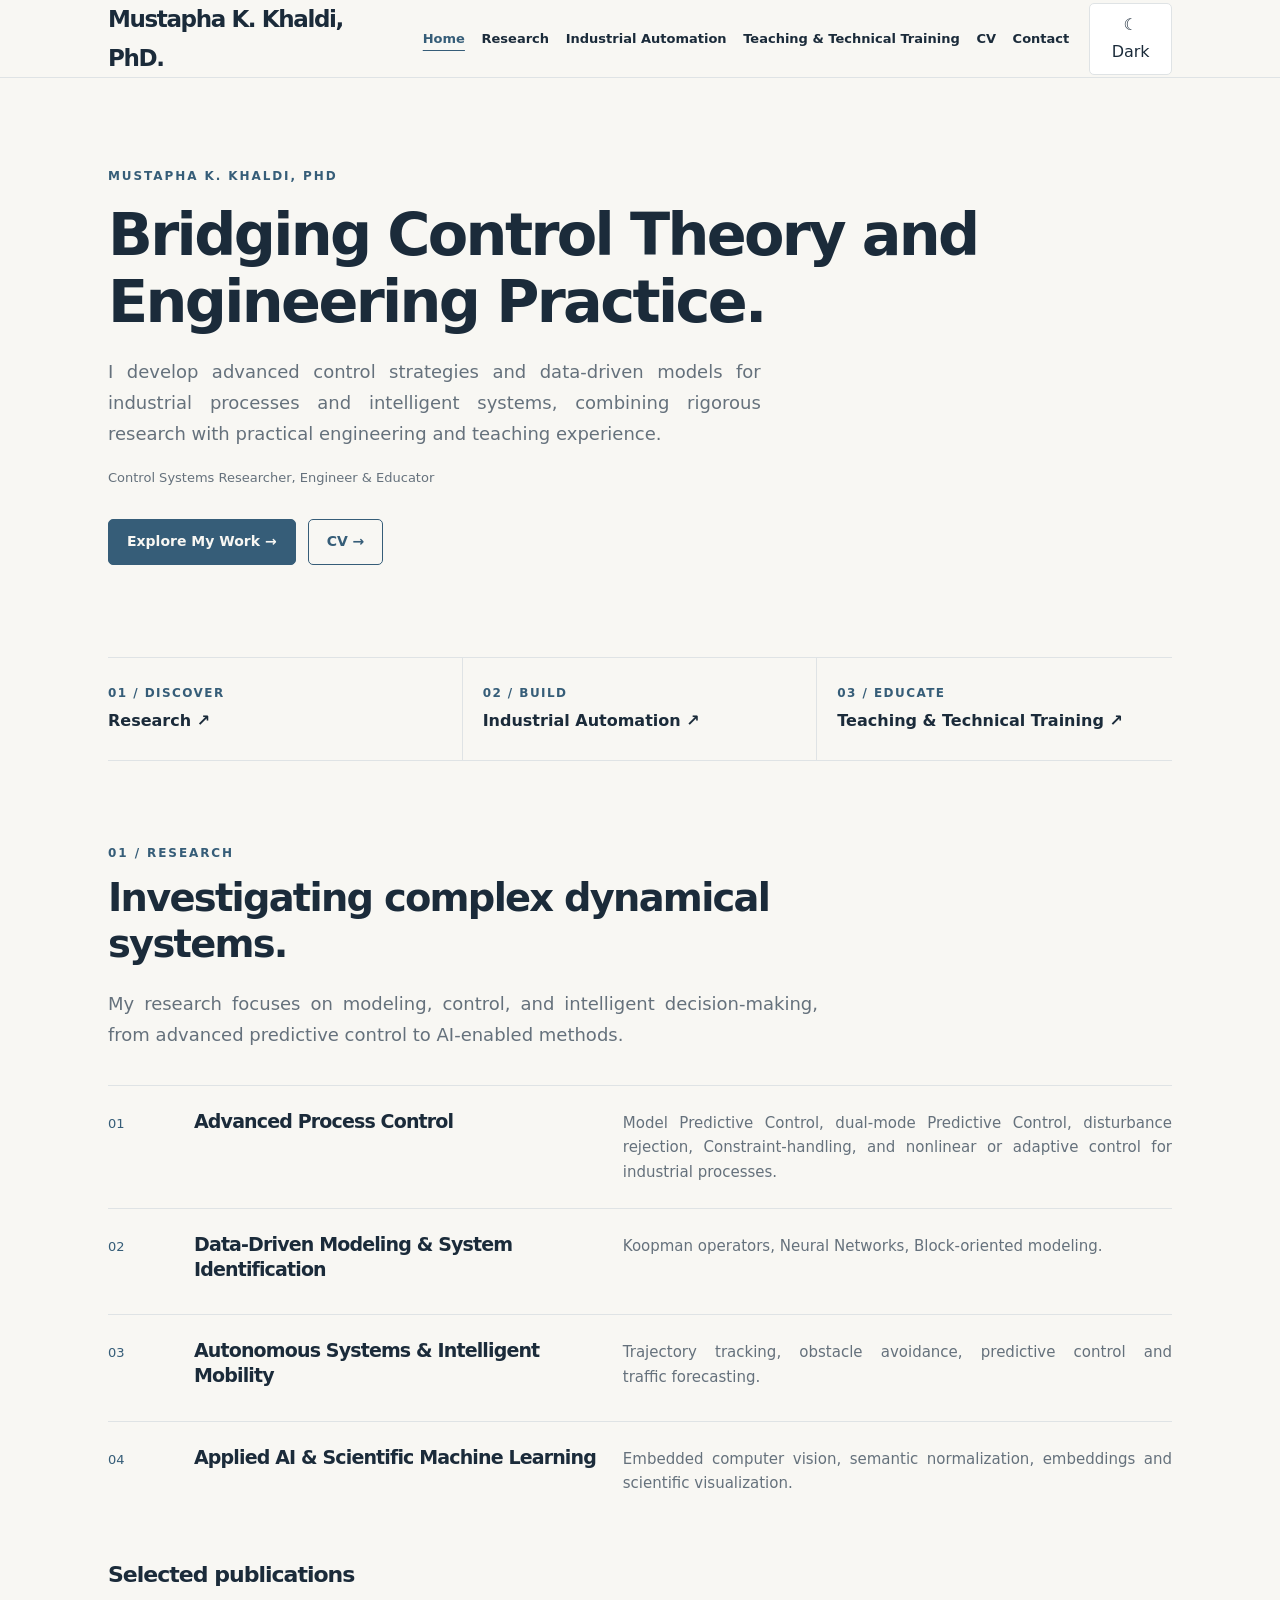
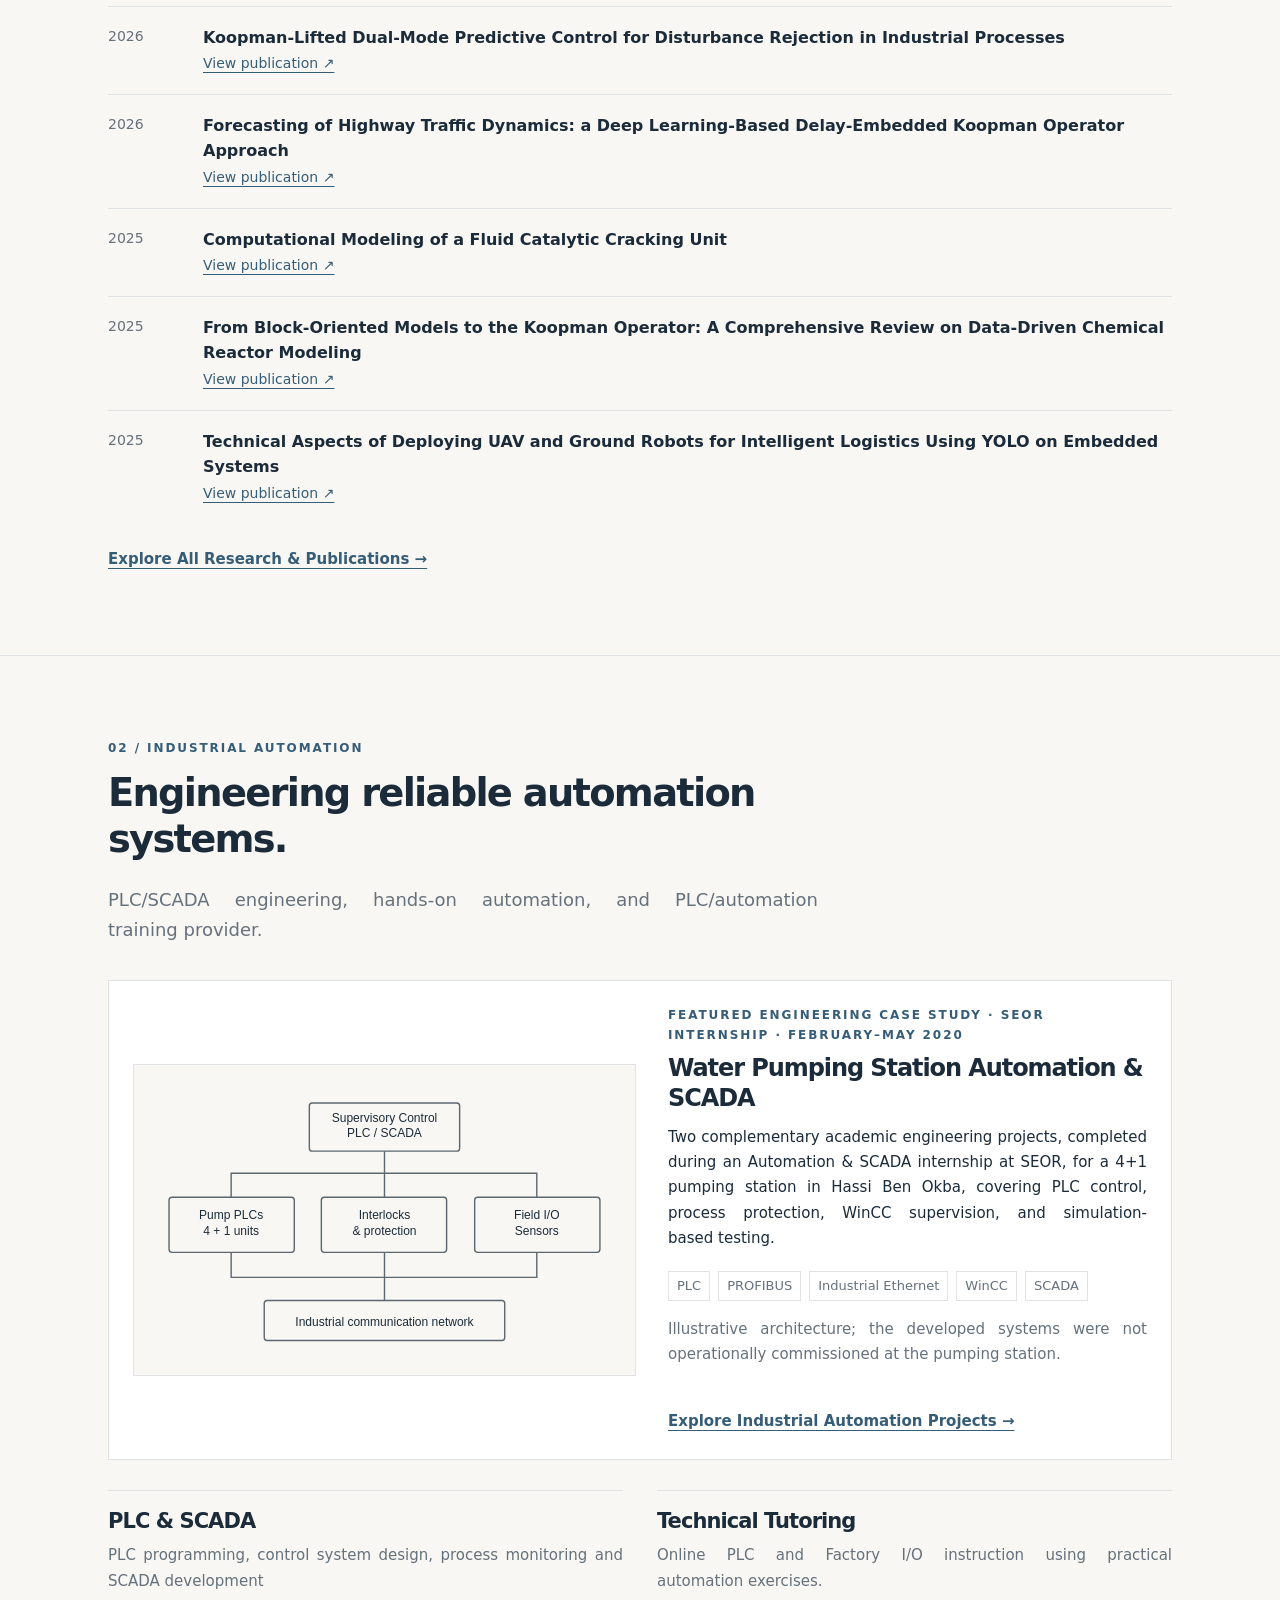
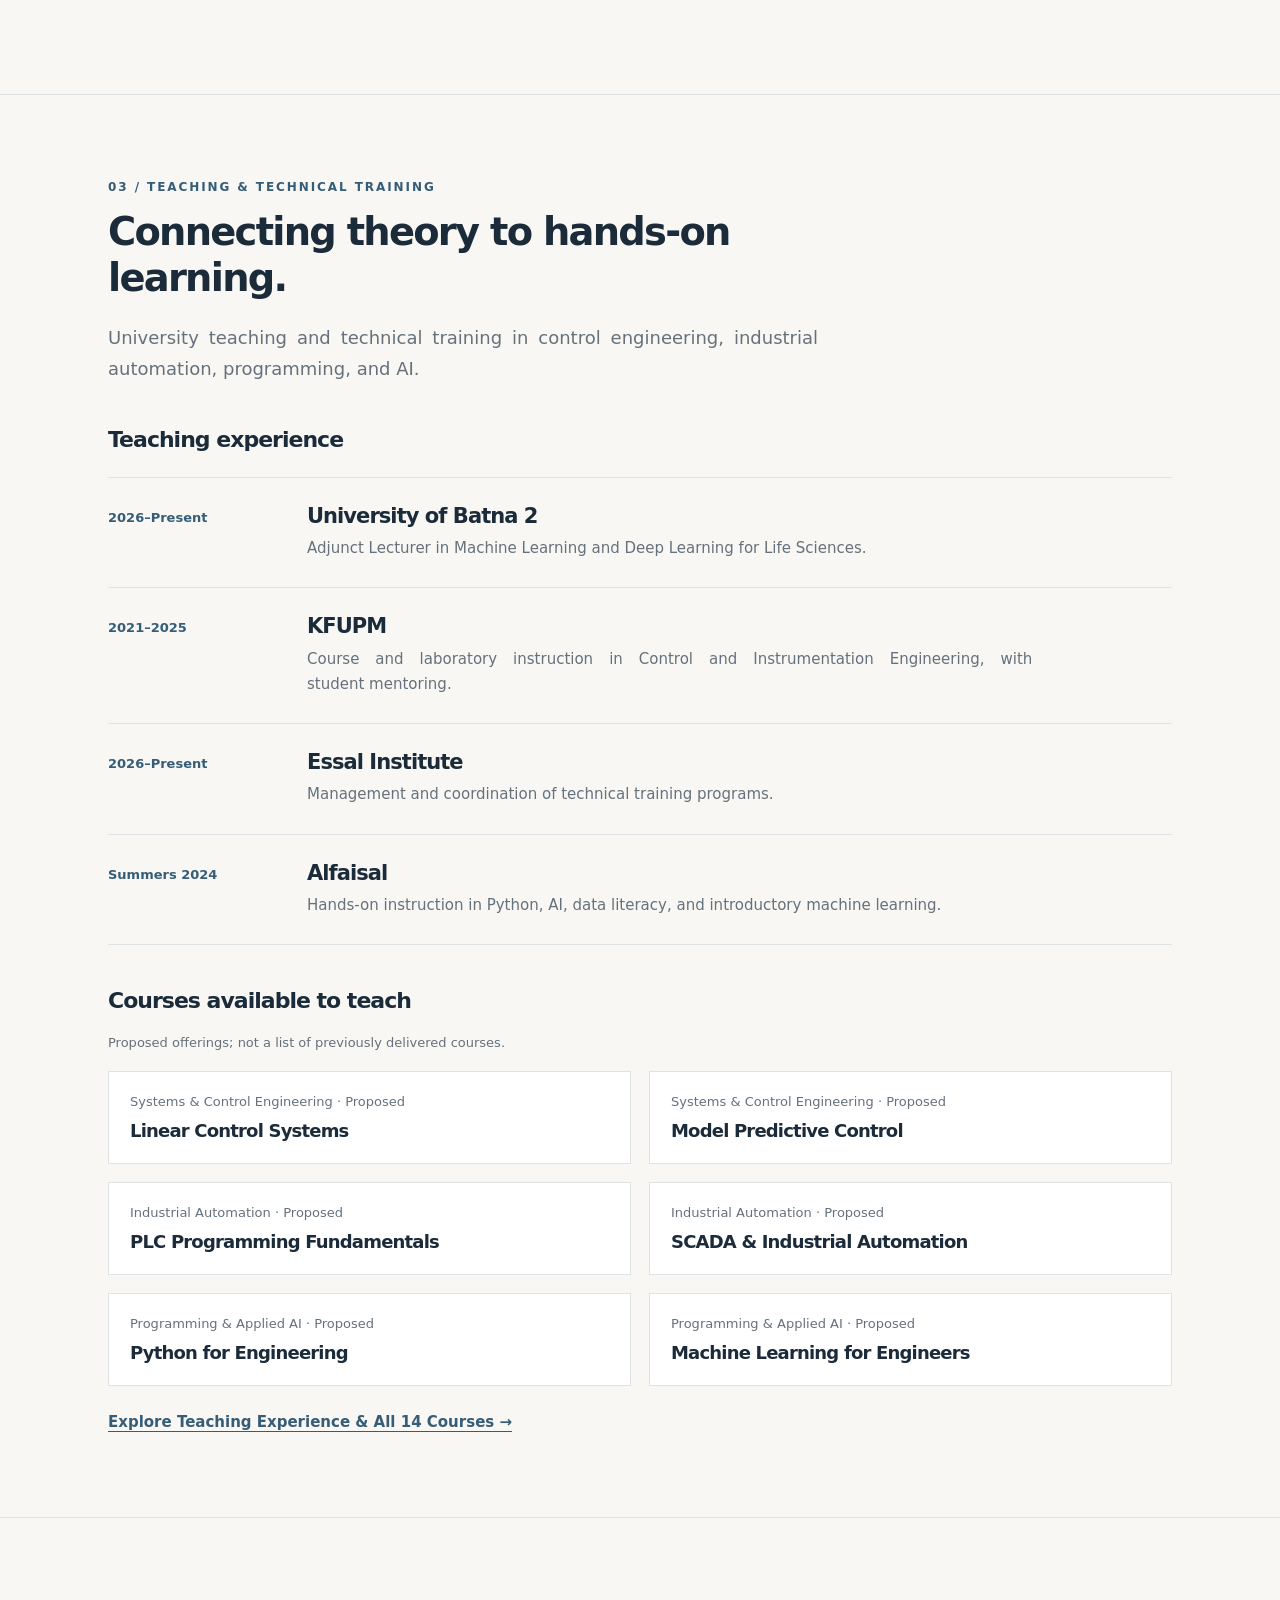
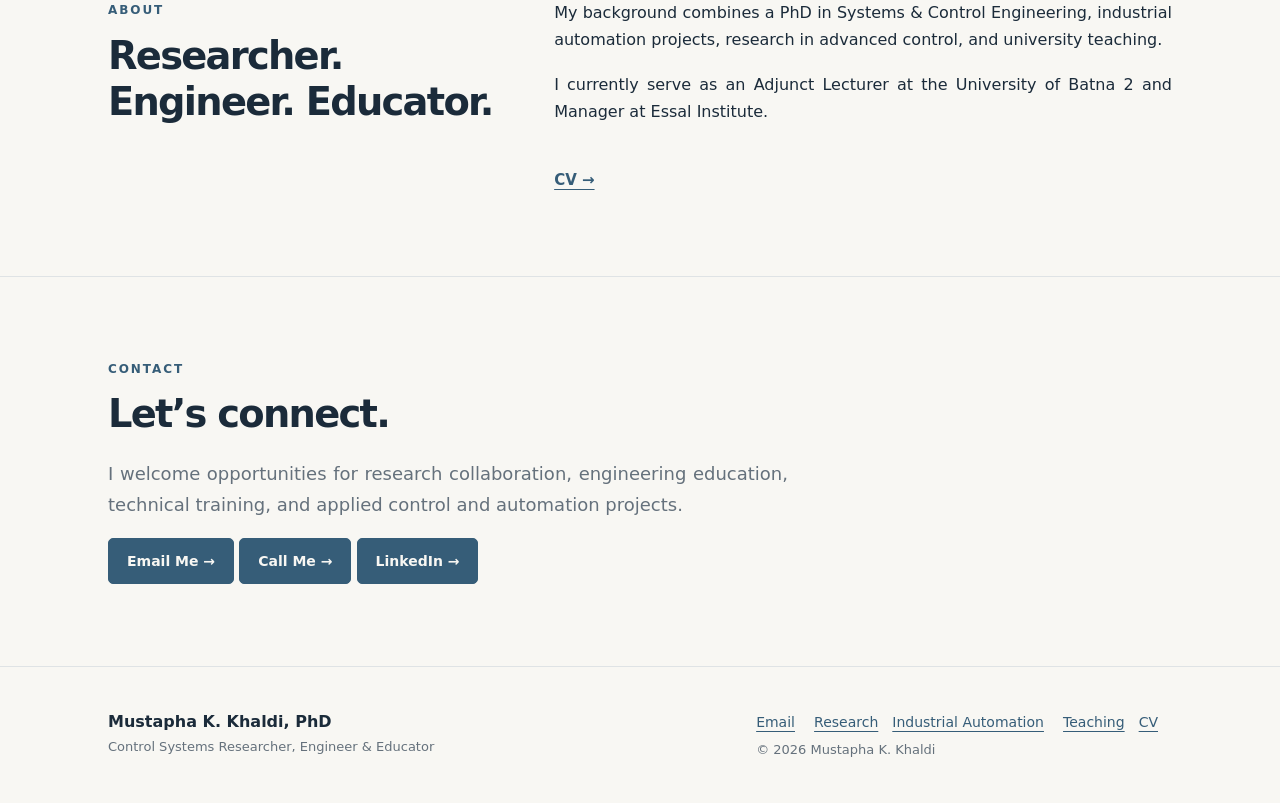
==== commit f2e7382c: "Add files via upload" ====
--- a/index.html
+++ b/index.html
@@ -148,7 +148,8 @@
                         Advanced Process Control
                     </h3>
                     <p>
-                        Model Predictive Control, dual-mode Predictive Control, disturbance rejection, Constraint-handling, and nonlinear or adaptive control for industrial processes.
+                        Model Predictive Control, dual-mode Predictive Control, disturbance rejection,
+                        Constraint-handling, and nonlinear or adaptive control for industrial processes.
                     </p>
                 </div>
                 <div class="index-row">
@@ -399,7 +400,8 @@
                         Connecting theory to hands-on learning.
                     </h2>
                     <p class="lead">
-                        University teaching and technical training in control engineering, industrial automation, programming, and AI.
+                        University teaching and technical training in control engineering, industrial automation,
+                        programming, and AI.
                     </p>
                 </div>
                 <h3 class="subhead">
@@ -543,16 +545,31 @@
                 <div class="overline">
                     Contact
                 </div>
+
                 <h2>
                     Let&rsquo;s connect.
                 </h2>
+
                 <p class="lead">
-                    I welcome opportunities for research collaboration, engineering education, technical training, and
+                    I welcome opportunities for research collaboration,
+                    engineering education, technical training, and
                     applied control and automation projects.
                 </p>
-                <a class="btn" href="mailto:khaldi.mustapha.k@gmail.com">
-                    Email Me &rarr;
-                </a>
+
+                <div class="contact-buttons">
+                    <a class="btn" href="mailto:khaldi.mustapha.k@gmail.com">
+                        Email Me &rarr;
+                    </a>
+
+                    <a class="btn" href="tel:+213562989109">
+                        Call Me &rarr;
+                    </a>
+
+                    <a class="btn" href="https://www.linkedin.com/in/mustapha-k-khaldi/" target="_blank"
+                        rel="noopener noreferrer">
+                        LinkedIn &rarr;
+                    </a>
+                </div>
             </div>
         </section>
     </main>
